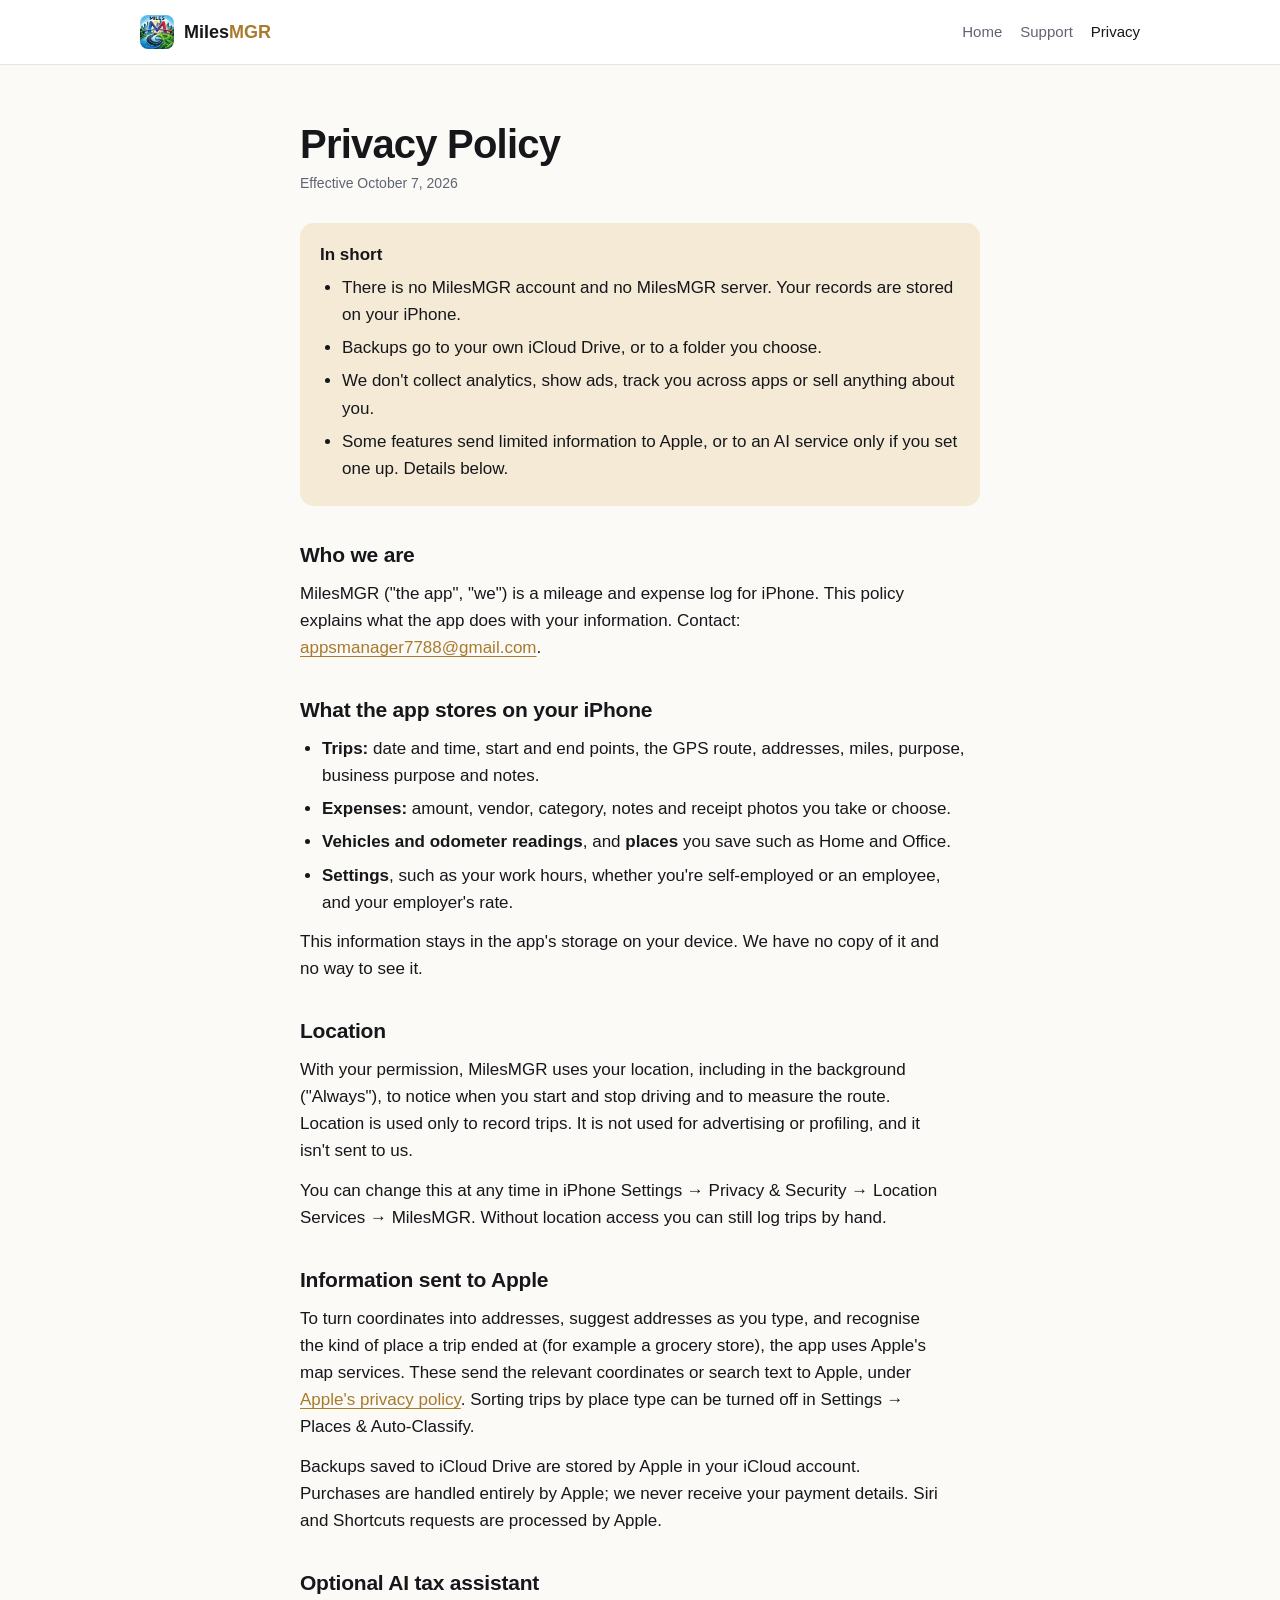
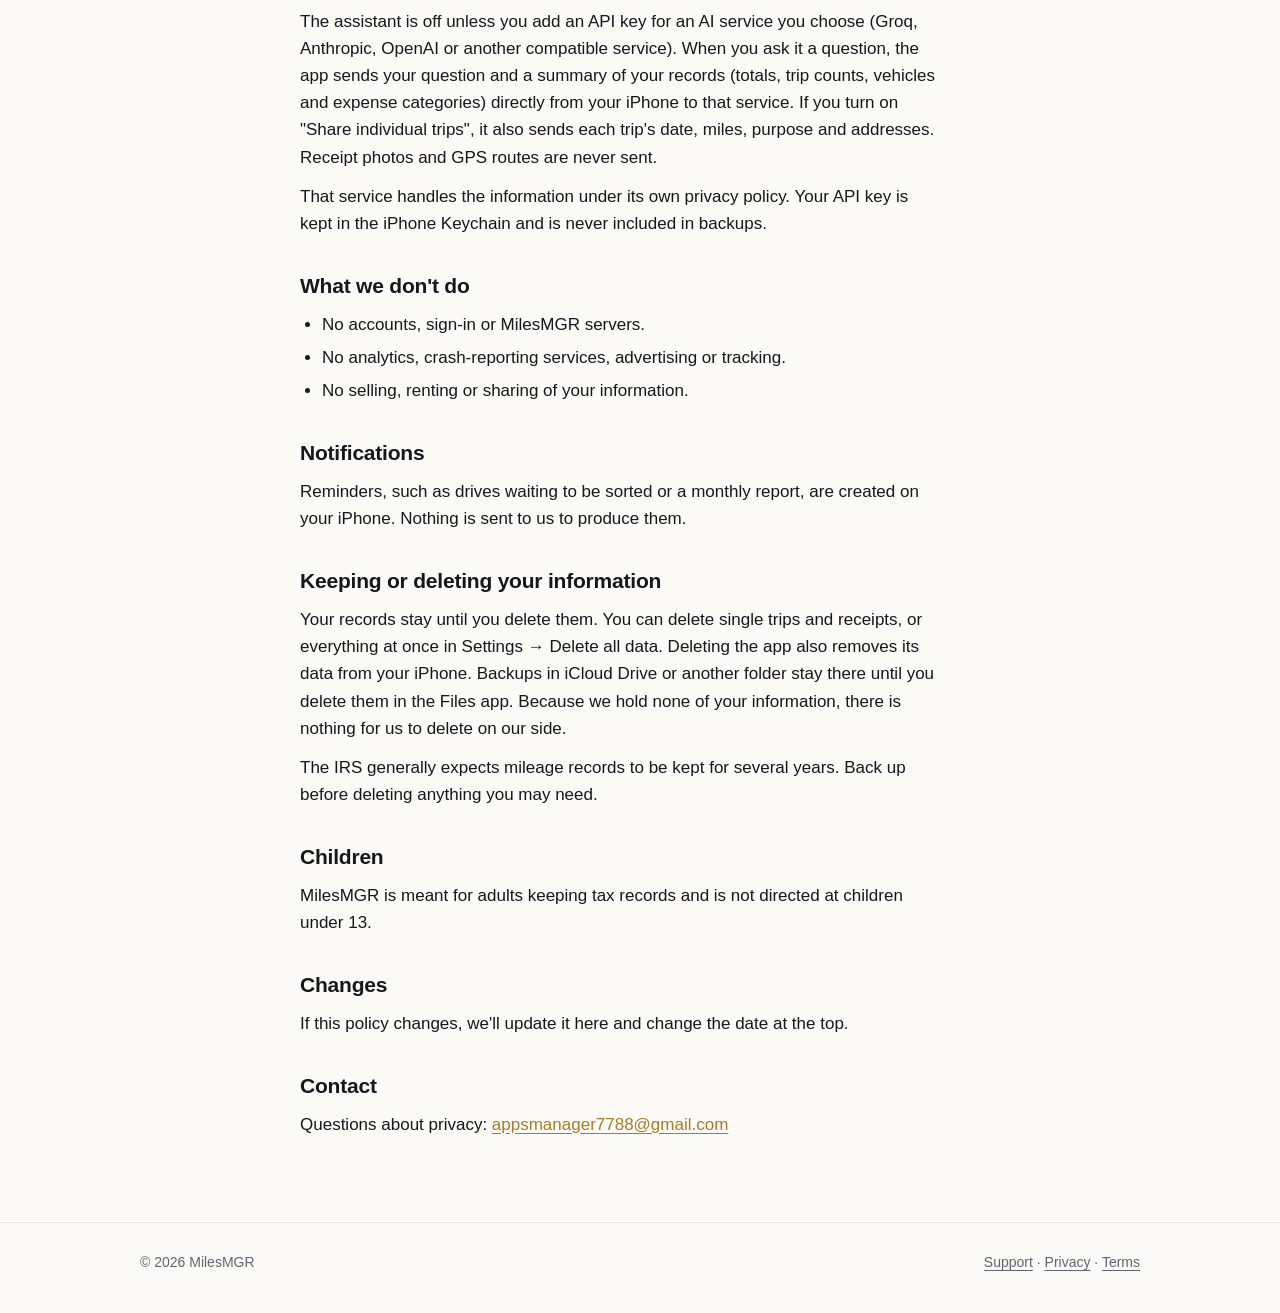
==== privacy.html @ 3731563b "MilesMGR website: home, support, privacy policy and terms Co-Authored-By: Claude Opus 5.5 <noreply@a" ====
<!doctype html>
<html lang="en">
<head>
<meta charset="utf-8">
<meta name="viewport" content="width=device-width, initial-scale=1">
<title>Privacy Policy — MilesMGR</title>
<meta name="description" content="How MilesMGR handles your location, trips and receipts: kept on your iPhone, backed up to your own iCloud Drive, never sold.">
<link rel="icon" href="img/icon.png">
<link rel="stylesheet" href="style.css">
</head>
<body>
<header class="site-head">
  <div class="wrap">
    <a class="brand" href="./"><img src="img/icon.png" alt=""><span>Miles<b>MGR</b></span></a>
    <nav class="nav">
      <a href="./" class="hide-sm">Home</a>
      <a href="support.html">Support</a>
      <a href="privacy.html" aria-current="page">Privacy</a>
    </nav>
  </div>
</header>

<main class="wrap narrow doc">
  <h1>Privacy Policy</h1>
  <p class="updated">Effective October 7, 2026</p>

  <div class="summary">
    <strong>In short</strong>
    <ul>
      <li>There is no MilesMGR account and no MilesMGR server. Your records are stored on your iPhone.</li>
      <li>Backups go to your own iCloud Drive, or to a folder you choose.</li>
      <li>We don't collect analytics, show ads, track you across apps or sell anything about you.</li>
      <li>Some features send limited information to Apple, or to an AI service only if you set one up. Details below.</li>
    </ul>
  </div>

  <h2>Who we are</h2>
  <p>MilesMGR ("the app", "we") is a mileage and expense log for iPhone. This policy explains what the app does with your information. Contact: <a href="mailto:appsmanager7788@gmail.com">appsmanager7788@gmail.com</a>.</p>

  <h2>What the app stores on your iPhone</h2>
  <ul>
    <li><strong>Trips:</strong> date and time, start and end points, the GPS route, addresses, miles, purpose, business purpose and notes.</li>
    <li><strong>Expenses:</strong> amount, vendor, category, notes and receipt photos you take or choose.</li>
    <li><strong>Vehicles and odometer readings</strong>, and <strong>places</strong> you save such as Home and Office.</li>
    <li><strong>Settings</strong>, such as your work hours, whether you're self-employed or an employee, and your employer's rate.</li>
  </ul>
  <p>This information stays in the app's storage on your device. We have no copy of it and no way to see it.</p>

  <h2>Location</h2>
  <p>With your permission, MilesMGR uses your location, including in the background ("Always"), to notice when you start and stop driving and to measure the route. Location is used only to record trips. It is not used for advertising or profiling, and it isn't sent to us.</p>
  <p>You can change this at any time in iPhone Settings → Privacy &amp; Security → Location Services → MilesMGR. Without location access you can still log trips by hand.</p>

  <h2>Information sent to Apple</h2>
  <p>To turn coordinates into addresses, suggest addresses as you type, and recognise the kind of place a trip ended at (for example a grocery store), the app uses Apple's map services. These send the relevant coordinates or search text to Apple, under <a href="https://www.apple.com/legal/privacy/">Apple's privacy policy</a>. Sorting trips by place type can be turned off in Settings → Places &amp; Auto-Classify.</p>
  <p>Backups saved to iCloud Drive are stored by Apple in your iCloud account. Purchases are handled entirely by Apple; we never receive your payment details. Siri and Shortcuts requests are processed by Apple.</p>

  <h2>Optional AI tax assistant</h2>
  <p>The assistant is off unless you add an API key for an AI service you choose (Groq, Anthropic, OpenAI or another compatible service). When you ask it a question, the app sends your question and a summary of your records (totals, trip counts, vehicles and expense categories) directly from your iPhone to that service. If you turn on "Share individual trips", it also sends each trip's date, miles, purpose and addresses. Receipt photos and GPS routes are never sent.</p>
  <p>That service handles the information under its own privacy policy. Your API key is kept in the iPhone Keychain and is never included in backups.</p>

  <h2>What we don't do</h2>
  <ul>
    <li>No accounts, sign-in or MilesMGR servers.</li>
    <li>No analytics, crash-reporting services, advertising or tracking.</li>
    <li>No selling, renting or sharing of your information.</li>
  </ul>

  <h2>Notifications</h2>
  <p>Reminders, such as drives waiting to be sorted or a monthly report, are created on your iPhone. Nothing is sent to us to produce them.</p>

  <h2>Keeping or deleting your information</h2>
  <p>Your records stay until you delete them. You can delete single trips and receipts, or everything at once in Settings → Delete all data. Deleting the app also removes its data from your iPhone. Backups in iCloud Drive or another folder stay there until you delete them in the Files app. Because we hold none of your information, there is nothing for us to delete on our side.</p>
  <p>The IRS generally expects mileage records to be kept for several years. Back up before deleting anything you may need.</p>

  <h2>Children</h2>
  <p>MilesMGR is meant for adults keeping tax records and is not directed at children under 13.</p>

  <h2>Changes</h2>
  <p>If this policy changes, we'll update it here and change the date at the top.</p>

  <h2>Contact</h2>
  <p>Questions about privacy: <a href="mailto:appsmanager7788@gmail.com?subject=MilesMGR%20privacy">appsmanager7788@gmail.com</a></p>
</main>

<footer class="site-foot">
  <div class="wrap">
    <span>© 2026 MilesMGR</span>
    <span><a href="support.html">Support</a> · <a href="privacy.html">Privacy</a> · <a href="terms.html">Terms</a></span>
  </div>
</footer>
</body>
</html>
---- style.css ----
:root {
  --bg: #fbfaf7;
  --surface: #ffffff;
  --text: #16171b;
  --muted: #5f6470;
  --line: #e7e4dc;
  --gold: #a87b2c;
  --gold-soft: #f4ead6;
  --ink: #0d0e12;
  color-scheme: light dark;
}
@media (prefers-color-scheme: dark) {
  :root:not([data-theme="light"]) {
    --bg: #0b0c0f;
    --surface: #16181d;
    --text: #f2f1ee;
    --muted: #a2a5ad;
    --line: #2a2d34;
    --gold: #dcb36a;
    --gold-soft: #2a2418;
  }
}
:root[data-theme="dark"] {
  --bg: #0b0c0f; --surface: #16181d; --text: #f2f1ee; --muted: #a2a5ad;
  --line: #2a2d34; --gold: #dcb36a; --gold-soft: #2a2418;
}

* { box-sizing: border-box; margin: 0; padding: 0; }
html { -webkit-text-size-adjust: 100%; }
body {
  font: 17px/1.6 -apple-system, BlinkMacSystemFont, "SF Pro Text", "Segoe UI", Roboto, sans-serif;
  background: var(--bg);
  color: var(--text);
}
a { color: var(--gold); text-underline-offset: 3px; }
img { max-width: 100%; display: block; }

.wrap { max-width: 1040px; margin: 0 auto; padding: 0 20px; }
.narrow { max-width: 720px; }

/* Header */
.site-head { border-bottom: 1px solid var(--line); background: var(--surface); }
.site-head .wrap { display: flex; align-items: center; justify-content: space-between; gap: 16px; height: 64px; }
.brand { flex-shrink: 0; display: flex; align-items: center; gap: 10px; color: var(--text); text-decoration: none; font-weight: 700; font-size: 18px; }
.brand img { width: 34px; height: 34px; border-radius: 8px; }
.brand b { color: var(--gold); }
.nav { display: flex; gap: 18px; font-size: 15px; }
.nav a { color: var(--muted); text-decoration: none; }
.nav a:hover, .nav a[aria-current] { color: var(--text); }

/* Hero */
.hero > * { min-width: 0; }
.hero { padding-top: 64px; padding-bottom: 40px; display: grid; grid-template-columns: 1.1fr 0.9fr; gap: 40px; align-items: center; }
.eyebrow { color: var(--gold); font-weight: 600; font-size: 14px; letter-spacing: .06em; text-transform: uppercase; }
h1 { font-size: clamp(34px, 6vw, 54px); line-height: 1.08; letter-spacing: -0.02em; margin: 10px 0 18px; text-wrap: balance; }
.lede { font-size: 19px; color: var(--muted); max-width: 34em; }
.cta { display: flex; flex-wrap: wrap; gap: 12px; margin-top: 28px; align-items: center; }
.btn { display: inline-block; padding: 13px 22px; border-radius: 12px; font-weight: 600; text-decoration: none; }
.btn-primary { background: var(--ink); color: #fff; }
@media (prefers-color-scheme: dark) { :root:not([data-theme="light"]) .btn-primary { background: var(--gold); color: #111; } }
.btn-ghost { color: var(--text); border: 1px solid var(--line); }
.small { font-size: 14px; color: var(--muted); }
.phone { border-radius: 34px; border: 8px solid #1b1c20; box-shadow: 0 30px 60px -20px rgba(0,0,0,.35); width: 100%; max-width: 300px; height: auto; margin: 0 auto; }

/* Sections */
section { padding: 48px 0; }
h2 { font-size: clamp(26px, 4vw, 34px); letter-spacing: -0.01em; margin-bottom: 10px; text-wrap: balance; }
.sub { color: var(--muted); max-width: 40em; margin-bottom: 28px; }
.grid { display: grid; grid-template-columns: repeat(3, 1fr); gap: 16px; }
.card { background: var(--surface); border: 1px solid var(--line); border-radius: 16px; padding: 20px; }
.card h3 { font-size: 17px; margin-bottom: 6px; }
.card p { color: var(--muted); font-size: 15px; }
.icon { width: 36px; height: 36px; border-radius: 10px; background: var(--gold-soft); color: var(--gold); display: grid; place-items: center; font-size: 18px; margin-bottom: 12px; }

.shots { display: grid; grid-template-columns: repeat(4, 1fr); gap: 16px; }
.shots figure { text-align: center; }
.shots img { border-radius: 22px; border: 5px solid #1b1c20; }
.shots figcaption { font-size: 14px; color: var(--muted); margin-top: 8px; }

.compare { width: 100%; border-collapse: collapse; background: var(--surface); border: 1px solid var(--line); border-radius: 16px; overflow: hidden; font-size: 15px; }
.compare th, .compare td { padding: 12px 16px; text-align: left; border-bottom: 1px solid var(--line); }
.compare tr:last-child td { border-bottom: 0; }
.compare th { font-size: 13px; text-transform: uppercase; letter-spacing: .05em; color: var(--muted); }
.yes { color: var(--gold); font-weight: 700; }
.table-scroll { overflow-x: auto; }

.band { background: var(--surface); border-top: 1px solid var(--line); border-bottom: 1px solid var(--line); }

/* Documents (privacy, terms, support) */
.doc { padding-top: 48px; padding-bottom: 72px; }
.doc h1 { font-size: clamp(30px, 5vw, 40px); margin-bottom: 6px; }
.doc .updated { color: var(--muted); font-size: 14px; margin-bottom: 28px; }
.doc h2 { font-size: 21px; margin: 32px 0 8px; }
.doc p, .doc li { max-width: 68ch; }
.doc p { margin-bottom: 12px; }
.doc ul { padding-left: 22px; margin-bottom: 12px; }
.doc li { margin-bottom: 6px; }
.summary { background: var(--gold-soft); border-radius: 14px; padding: 18px 20px; margin-bottom: 8px; }
.summary ul { margin: 6px 0 0; }
.faq details { background: var(--surface); border: 1px solid var(--line); border-radius: 12px; padding: 14px 18px; margin-bottom: 10px; }
.faq summary { cursor: pointer; font-weight: 600; }
.faq details p { margin: 10px 0 2px; color: var(--muted); }
.contact { background: var(--surface); border: 1px solid var(--line); border-radius: 16px; padding: 22px; margin: 8px 0 28px; }
.contact a.btn { margin-top: 12px; }

/* Footer */
.site-foot { border-top: 1px solid var(--line); padding: 28px 0 40px; color: var(--muted); font-size: 14px; }
.site-foot .wrap { display: flex; flex-wrap: wrap; justify-content: space-between; gap: 12px; }
.site-foot a { color: var(--muted); }

@media (max-width: 820px) {
  .hero { grid-template-columns: 1fr; padding-top: 40px; }
  .grid { grid-template-columns: 1fr; }
  .shots { grid-template-columns: repeat(2, 1fr); }
  .nav { gap: 14px; font-size: 14px; }
}
@media (max-width: 420px) {
  .nav a.hide-sm { display: none; }
  .brand { font-size: 17px; }
  .brand img { width: 30px; height: 30px; }
}
@media (max-width: 340px) {
  .wrap { padding: 0 14px; }
  .nav { gap: 10px; }
}
body { overflow-wrap: break-word; }
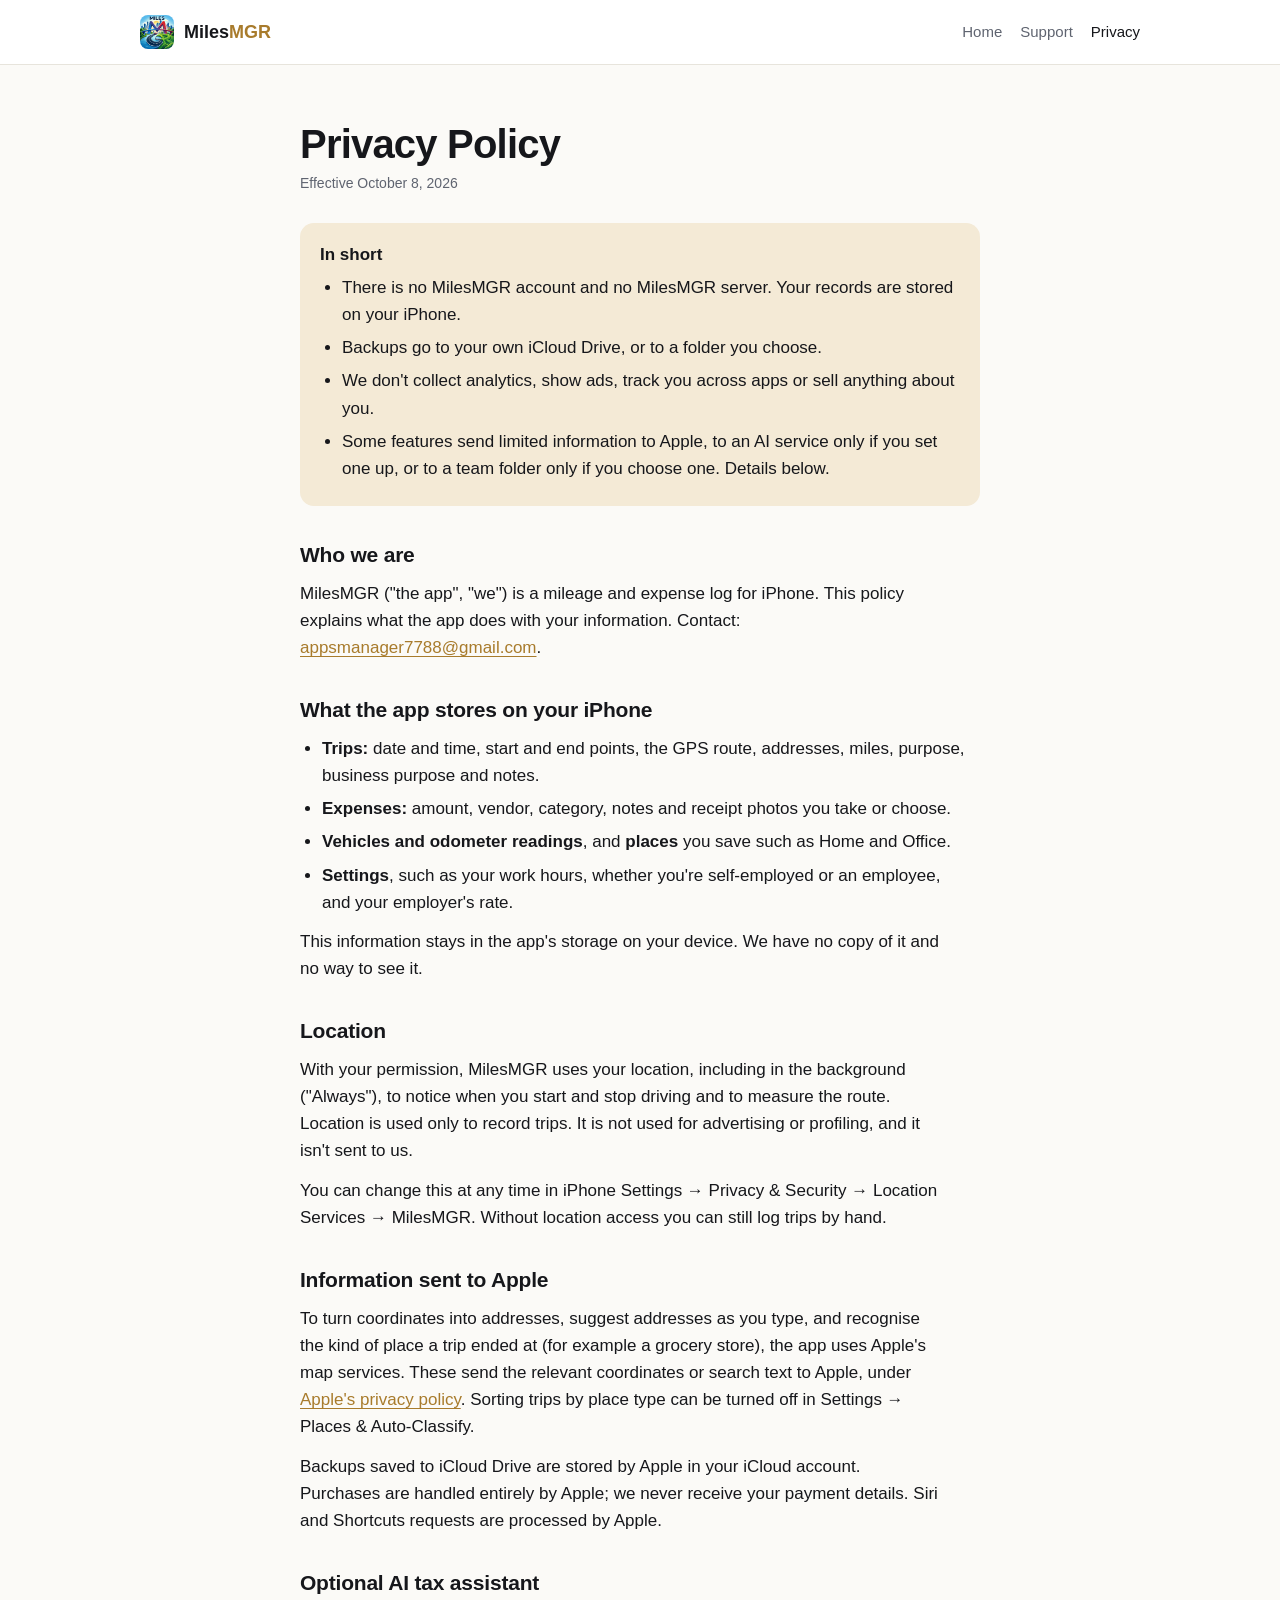
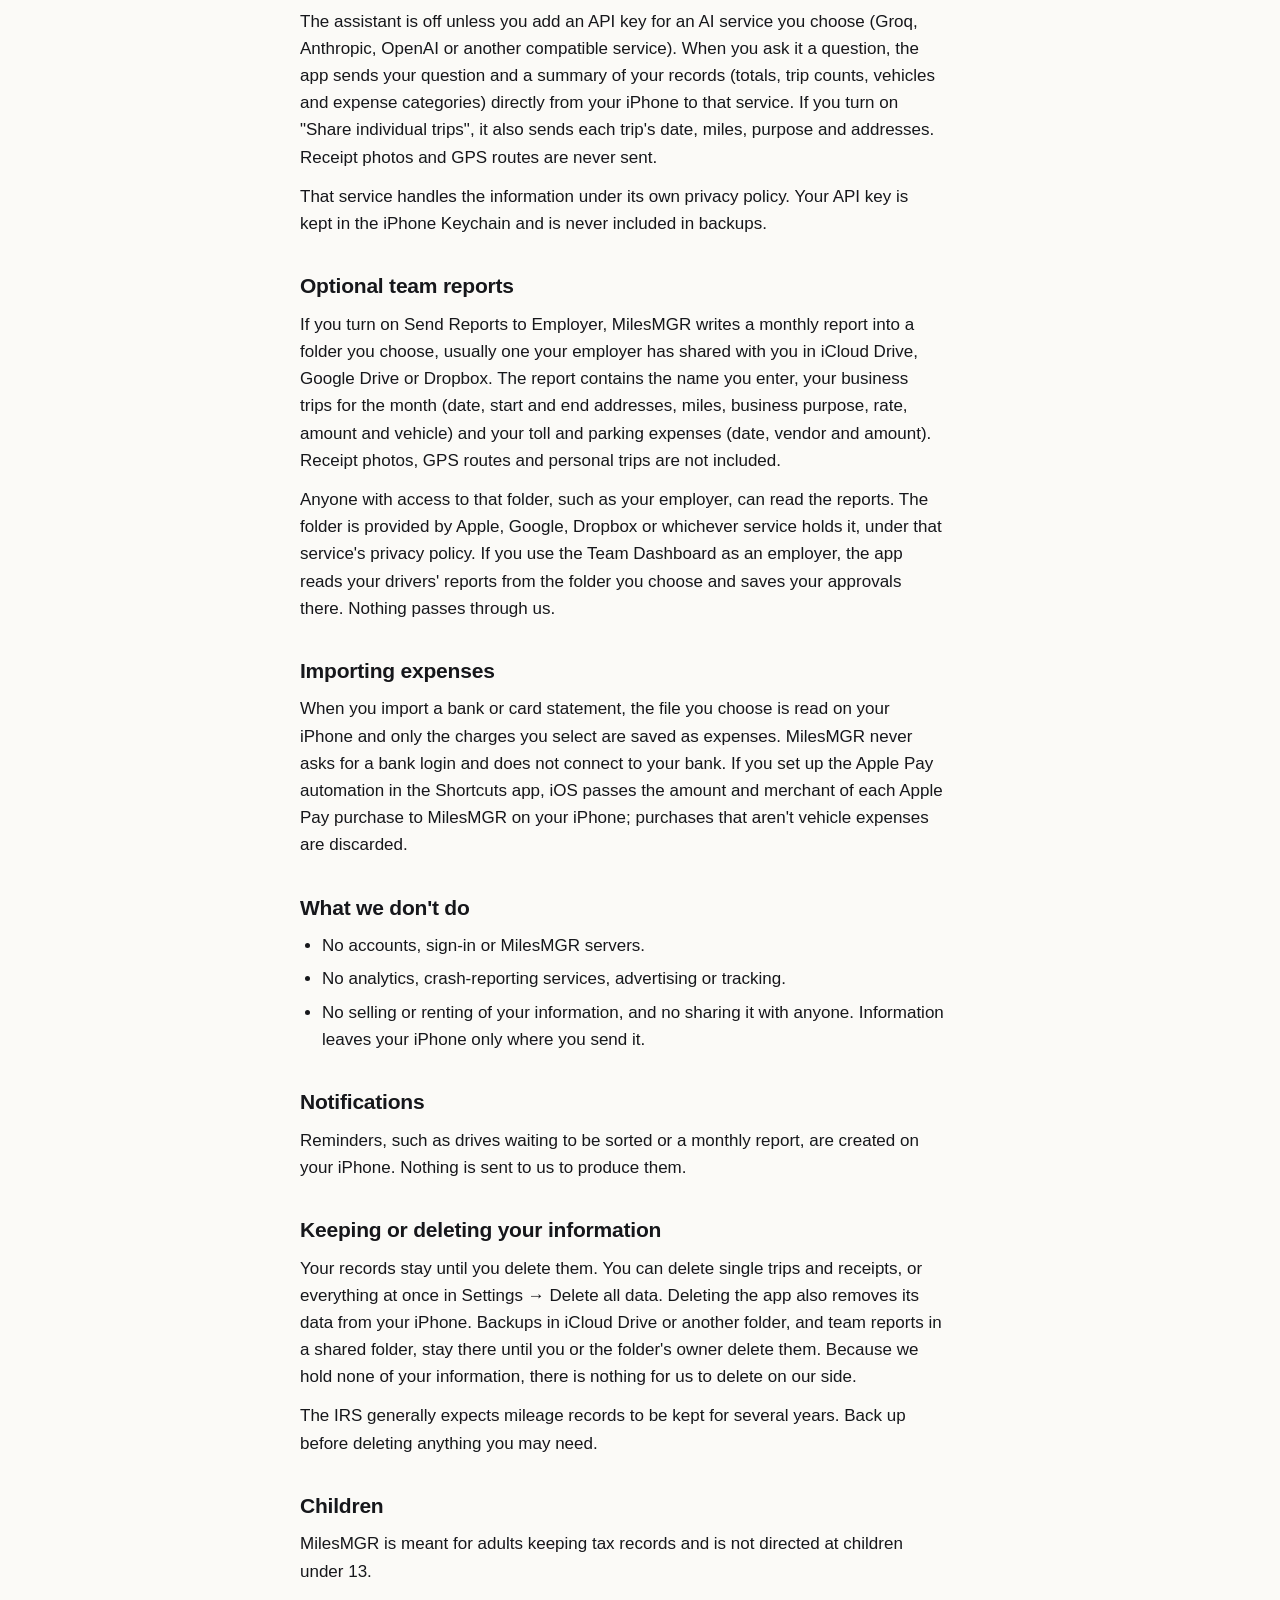
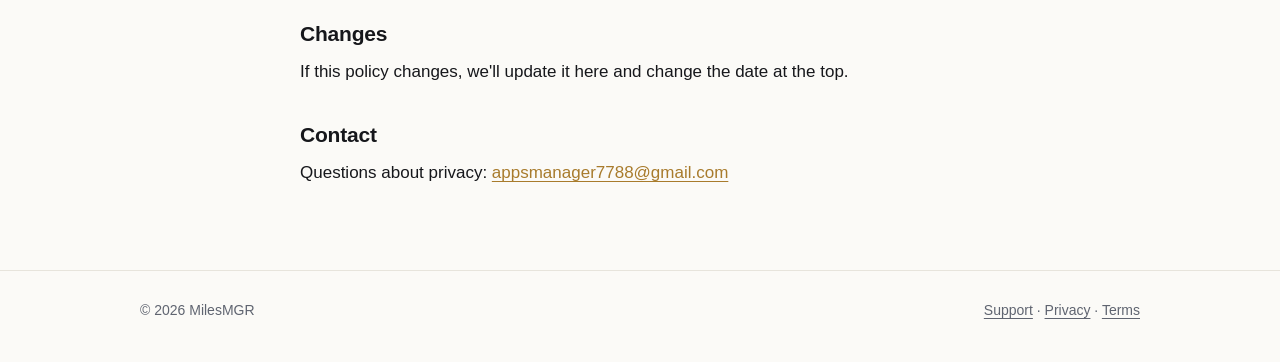
==== commit d0ce9b11: "Privacy policy: team reports and expense import Co-Authored-By: Claude Opus 5.5 <noreply@anthropic.c" ====
--- a/privacy.html
+++ b/privacy.html
@@ -22,7 +22,7 @@
 
 <main class="wrap narrow doc">
   <h1>Privacy Policy</h1>
-  <p class="updated">Effective October 7, 2026</p>
+  <p class="updated">Effective October 8, 2026</p>
 
   <div class="summary">
     <strong>In short</strong>
@@ -30,7 +30,7 @@
       <li>There is no MilesMGR account and no MilesMGR server. Your records are stored on your iPhone.</li>
       <li>Backups go to your own iCloud Drive, or to a folder you choose.</li>
       <li>We don't collect analytics, show ads, track you across apps or sell anything about you.</li>
-      <li>Some features send limited information to Apple, or to an AI service only if you set one up. Details below.</li>
+      <li>Some features send limited information to Apple, to an AI service only if you set one up, or to a team folder only if you choose one. Details below.</li>
     </ul>
   </div>
 
@@ -58,18 +58,25 @@
   <p>The assistant is off unless you add an API key for an AI service you choose (Groq, Anthropic, OpenAI or another compatible service). When you ask it a question, the app sends your question and a summary of your records (totals, trip counts, vehicles and expense categories) directly from your iPhone to that service. If you turn on "Share individual trips", it also sends each trip's date, miles, purpose and addresses. Receipt photos and GPS routes are never sent.</p>
   <p>That service handles the information under its own privacy policy. Your API key is kept in the iPhone Keychain and is never included in backups.</p>
 
+  <h2>Optional team reports</h2>
+  <p>If you turn on Send Reports to Employer, MilesMGR writes a monthly report into a folder you choose, usually one your employer has shared with you in iCloud Drive, Google Drive or Dropbox. The report contains the name you enter, your business trips for the month (date, start and end addresses, miles, business purpose, rate, amount and vehicle) and your toll and parking expenses (date, vendor and amount). Receipt photos, GPS routes and personal trips are not included.</p>
+  <p>Anyone with access to that folder, such as your employer, can read the reports. The folder is provided by Apple, Google, Dropbox or whichever service holds it, under that service's privacy policy. If you use the Team Dashboard as an employer, the app reads your drivers' reports from the folder you choose and saves your approvals there. Nothing passes through us.</p>
+
+  <h2>Importing expenses</h2>
+  <p>When you import a bank or card statement, the file you choose is read on your iPhone and only the charges you select are saved as expenses. MilesMGR never asks for a bank login and does not connect to your bank. If you set up the Apple Pay automation in the Shortcuts app, iOS passes the amount and merchant of each Apple Pay purchase to MilesMGR on your iPhone; purchases that aren't vehicle expenses are discarded.</p>
+
   <h2>What we don't do</h2>
   <ul>
     <li>No accounts, sign-in or MilesMGR servers.</li>
     <li>No analytics, crash-reporting services, advertising or tracking.</li>
-    <li>No selling, renting or sharing of your information.</li>
+    <li>No selling or renting of your information, and no sharing it with anyone. Information leaves your iPhone only where you send it.</li>
   </ul>
 
   <h2>Notifications</h2>
   <p>Reminders, such as drives waiting to be sorted or a monthly report, are created on your iPhone. Nothing is sent to us to produce them.</p>
 
   <h2>Keeping or deleting your information</h2>
-  <p>Your records stay until you delete them. You can delete single trips and receipts, or everything at once in Settings → Delete all data. Deleting the app also removes its data from your iPhone. Backups in iCloud Drive or another folder stay there until you delete them in the Files app. Because we hold none of your information, there is nothing for us to delete on our side.</p>
+  <p>Your records stay until you delete them. You can delete single trips and receipts, or everything at once in Settings → Delete all data. Deleting the app also removes its data from your iPhone. Backups in iCloud Drive or another folder, and team reports in a shared folder, stay there until you or the folder's owner delete them. Because we hold none of your information, there is nothing for us to delete on our side.</p>
   <p>The IRS generally expects mileage records to be kept for several years. Back up before deleting anything you may need.</p>
 
   <h2>Children</h2>
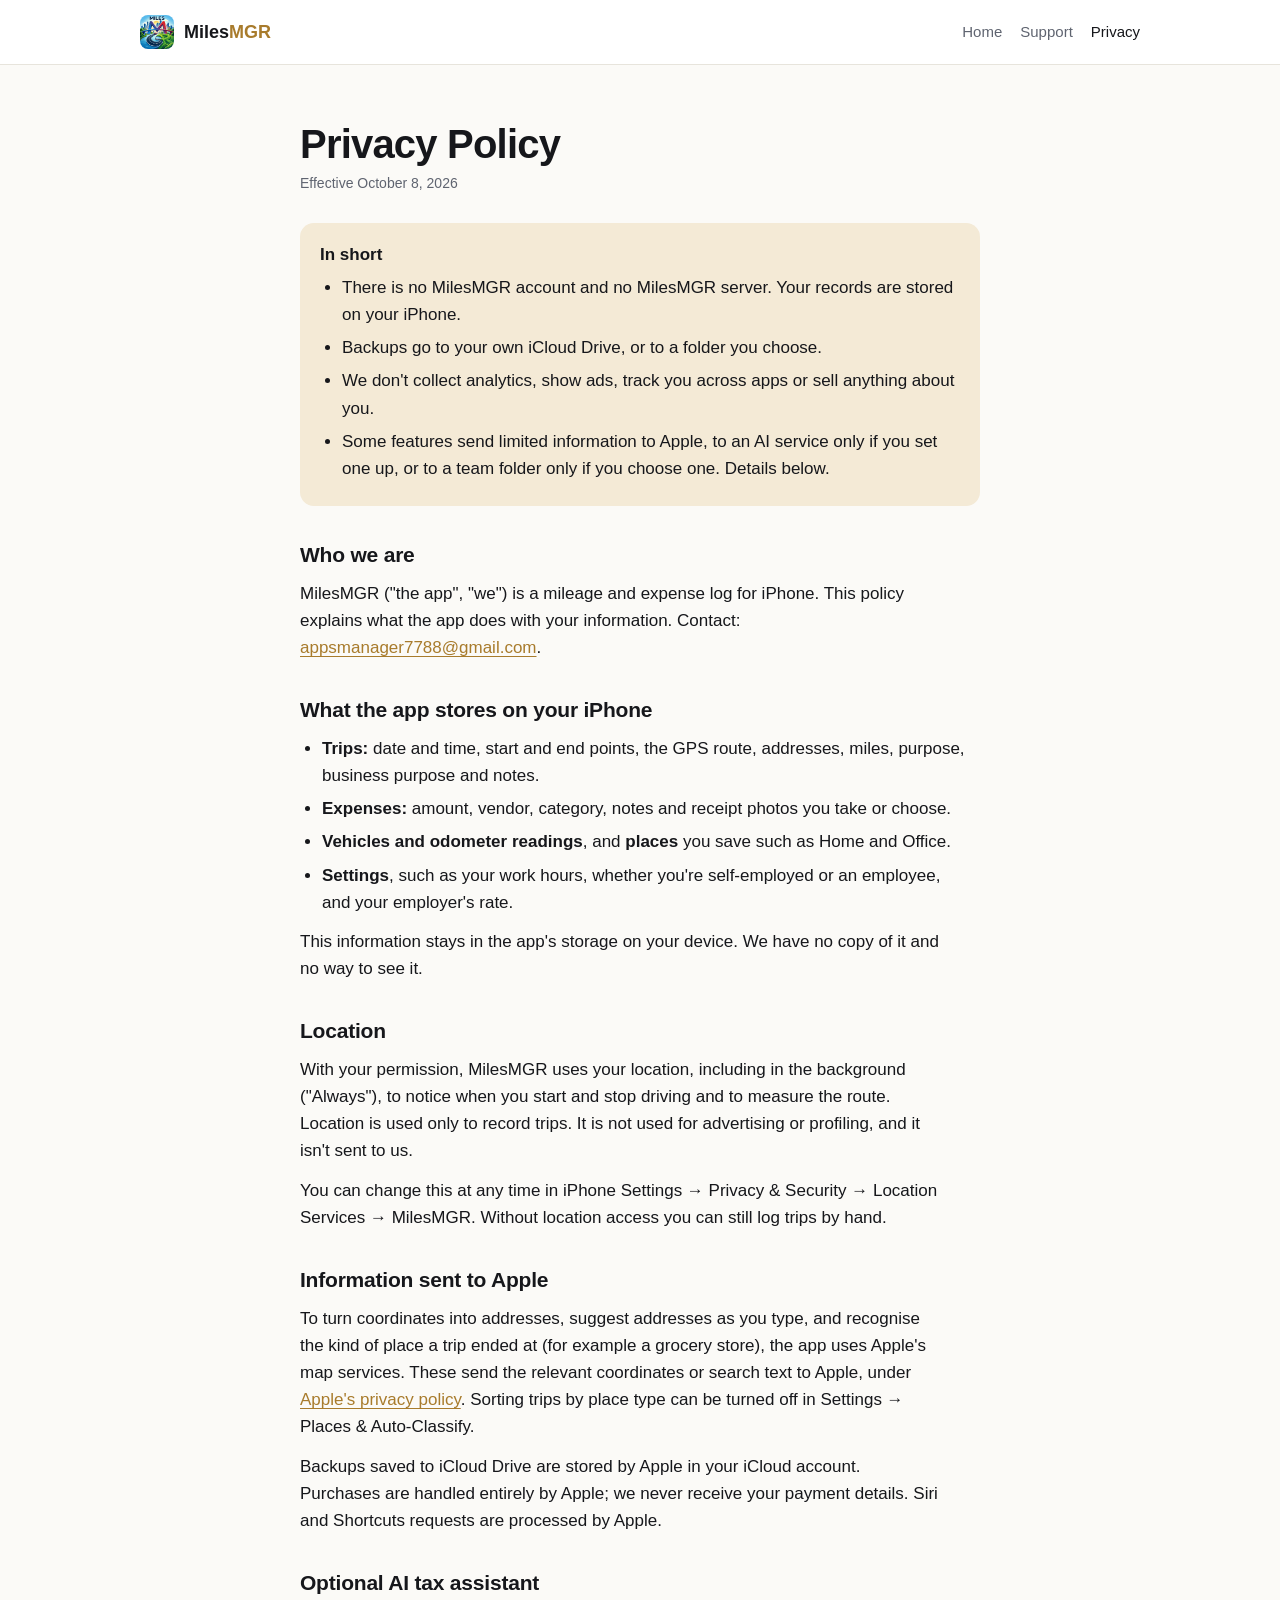
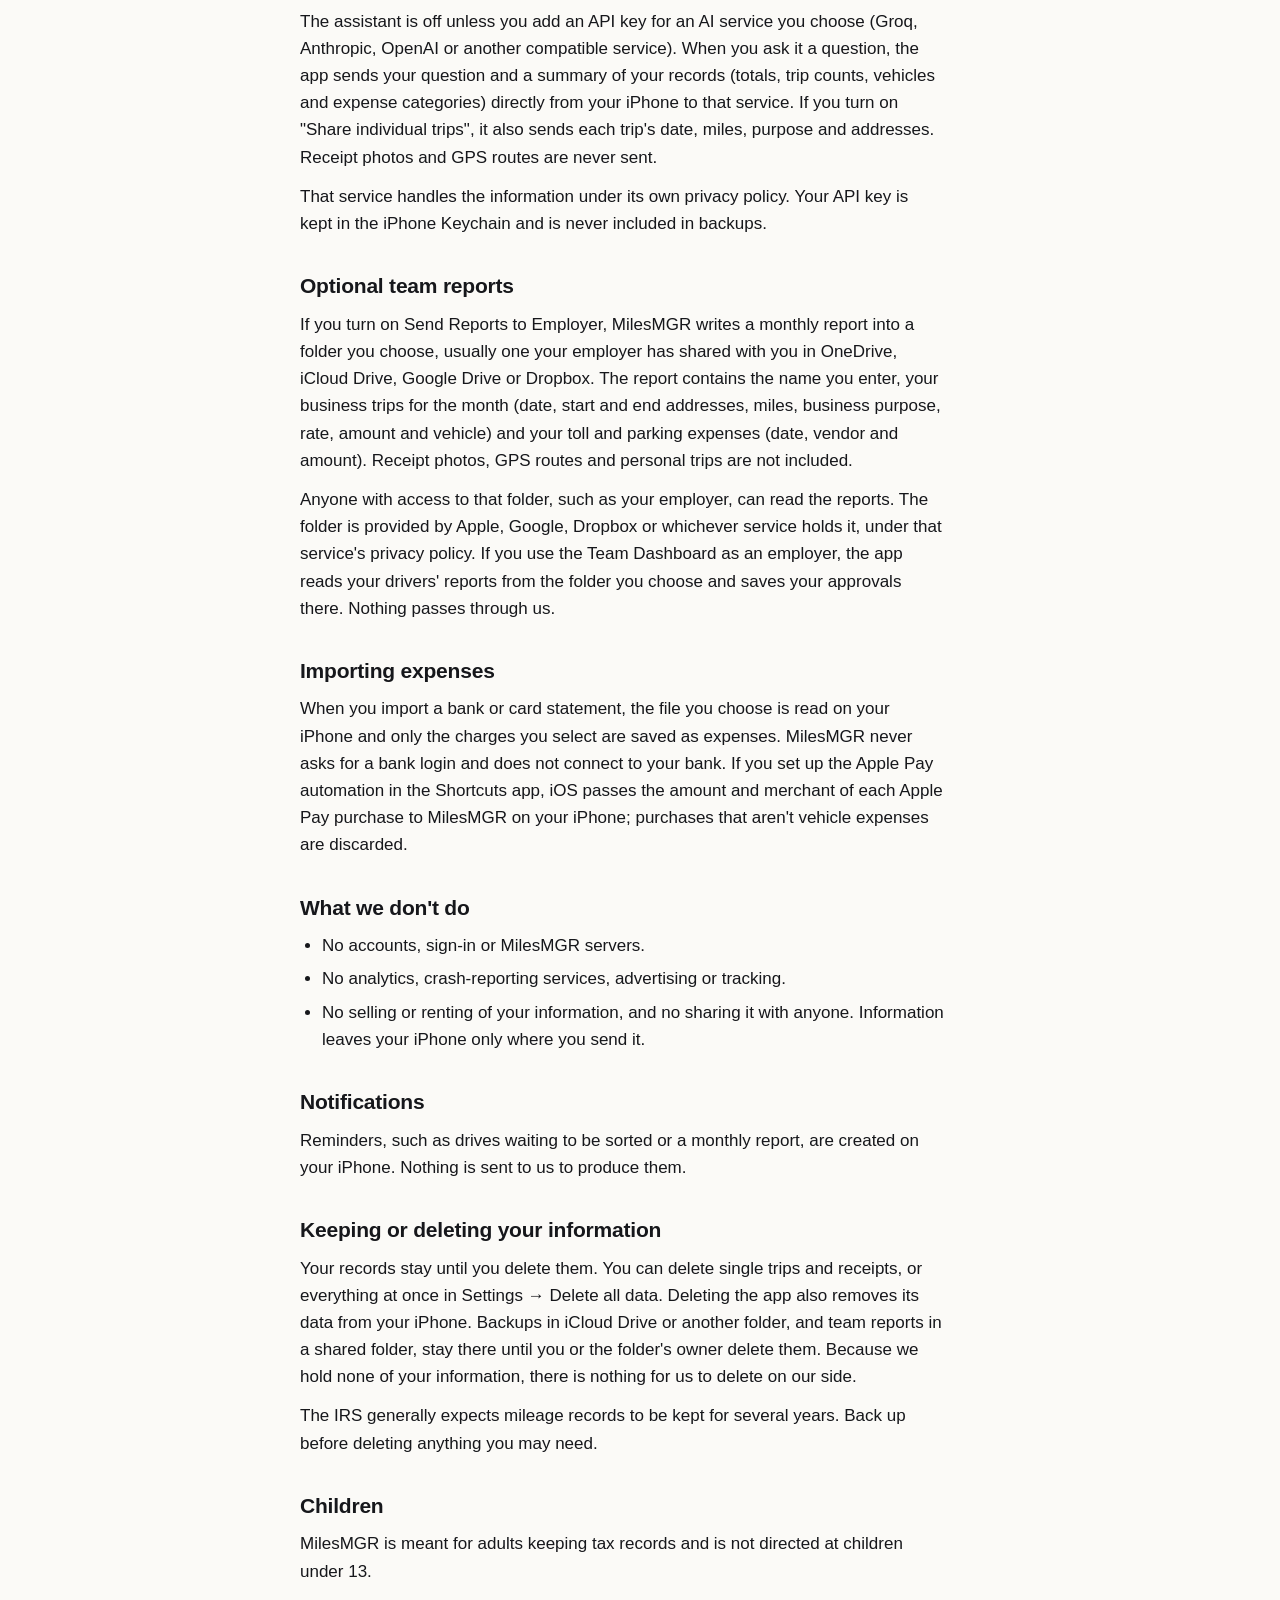
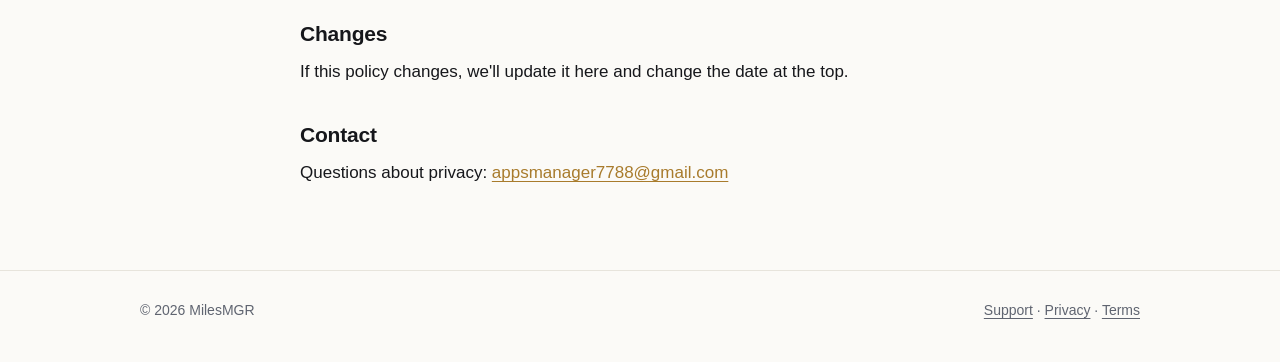
==== commit a3e95af5: "Name OneDrive for team reports, with the Add to OneDrive step Co-Authored-By: Claude Opus 5.5 <norep" ====
--- a/privacy.html
+++ b/privacy.html
@@ -59,7 +59,7 @@
   <p>That service handles the information under its own privacy policy. Your API key is kept in the iPhone Keychain and is never included in backups.</p>
 
   <h2>Optional team reports</h2>
-  <p>If you turn on Send Reports to Employer, MilesMGR writes a monthly report into a folder you choose, usually one your employer has shared with you in iCloud Drive, Google Drive or Dropbox. The report contains the name you enter, your business trips for the month (date, start and end addresses, miles, business purpose, rate, amount and vehicle) and your toll and parking expenses (date, vendor and amount). Receipt photos, GPS routes and personal trips are not included.</p>
+  <p>If you turn on Send Reports to Employer, MilesMGR writes a monthly report into a folder you choose, usually one your employer has shared with you in OneDrive, iCloud Drive, Google Drive or Dropbox. The report contains the name you enter, your business trips for the month (date, start and end addresses, miles, business purpose, rate, amount and vehicle) and your toll and parking expenses (date, vendor and amount). Receipt photos, GPS routes and personal trips are not included.</p>
   <p>Anyone with access to that folder, such as your employer, can read the reports. The folder is provided by Apple, Google, Dropbox or whichever service holds it, under that service's privacy policy. If you use the Team Dashboard as an employer, the app reads your drivers' reports from the folder you choose and saves your approvals there. Nothing passes through us.</p>
 
   <h2>Importing expenses</h2>
--- a/style.css
+++ b/style.css
@@ -72,7 +72,7 @@
 .card p { color: var(--muted); font-size: 15px; }
 .icon { width: 36px; height: 36px; border-radius: 10px; background: var(--gold-soft); color: var(--gold); display: grid; place-items: center; font-size: 18px; margin-bottom: 12px; }
 
-.shots { display: grid; grid-template-columns: repeat(4, 1fr); gap: 16px; }
+.shots { display: grid; grid-template-columns: repeat(3, 1fr); gap: 16px; max-width: 900px; margin: 0 auto; }
 .shots figure { text-align: center; }
 .shots img { border-radius: 22px; border: 5px solid #1b1c20; }
 .shots figcaption { font-size: 14px; color: var(--muted); margin-top: 8px; }
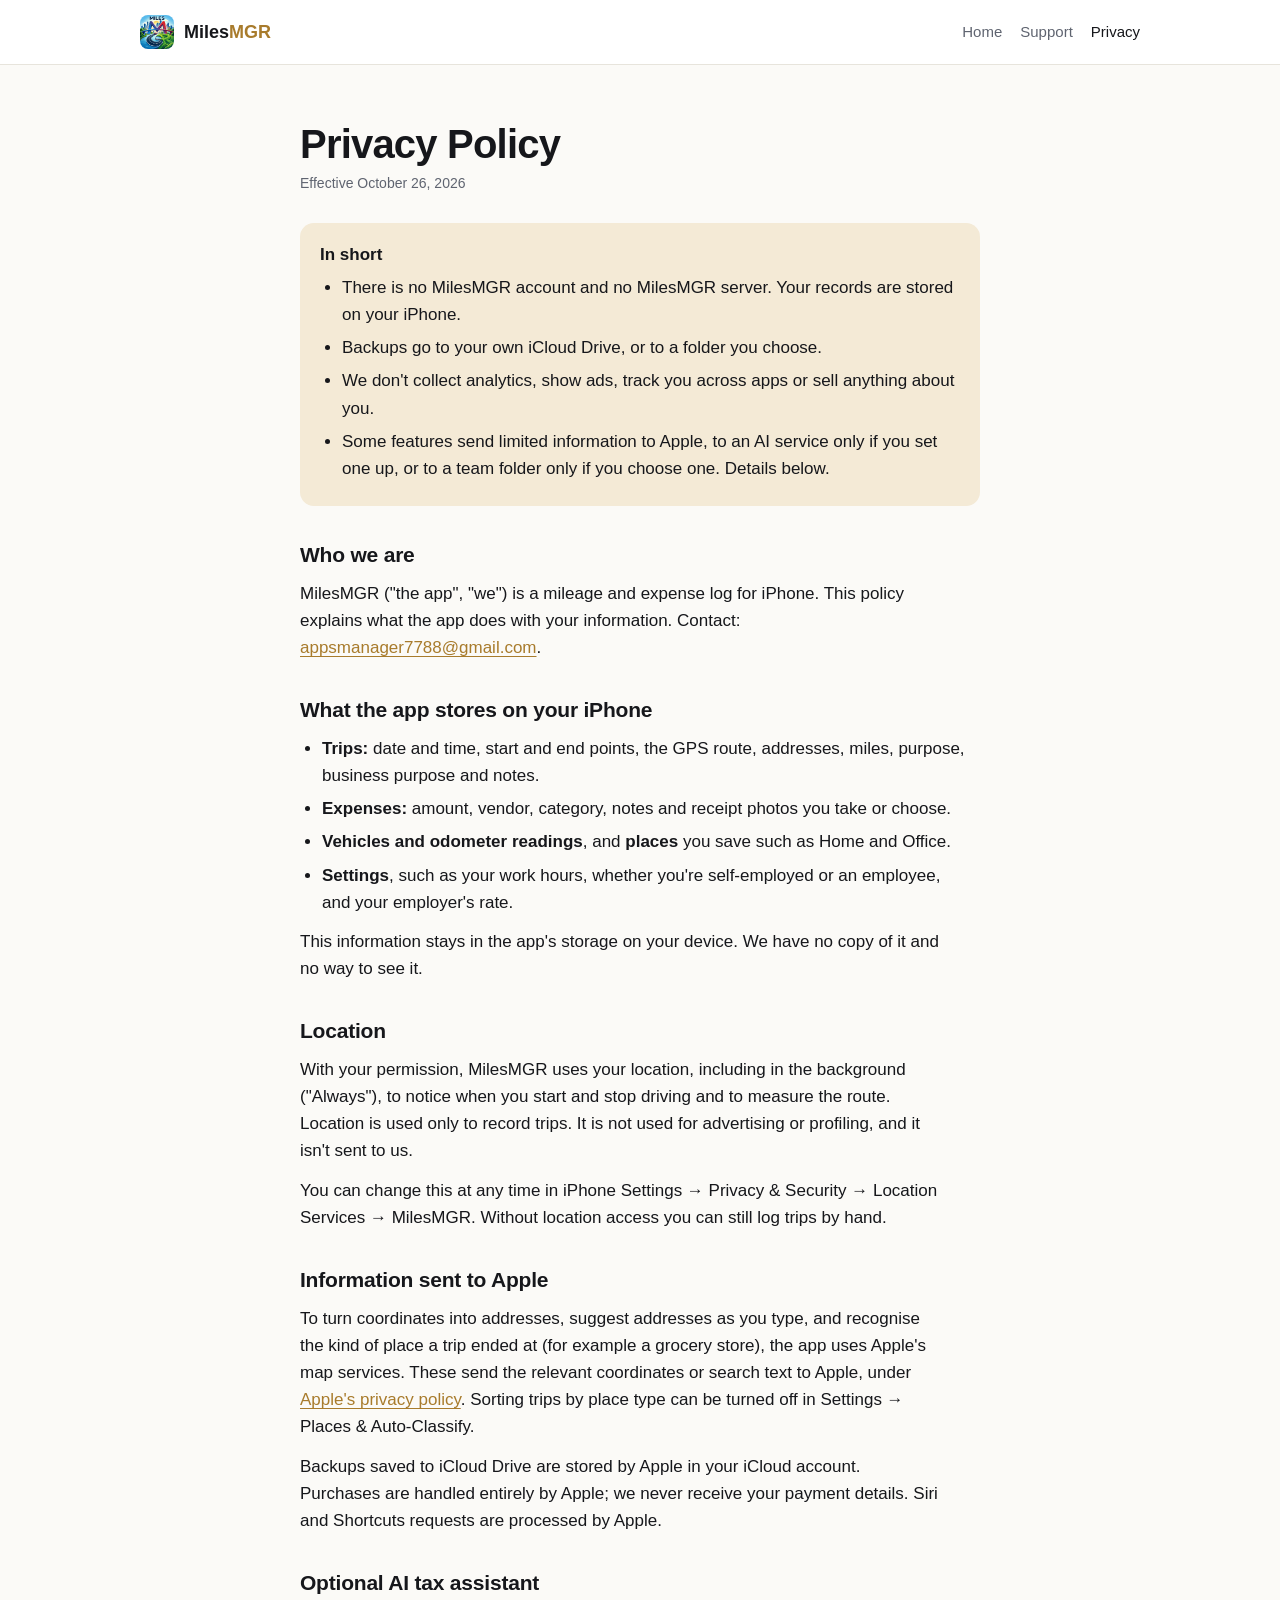
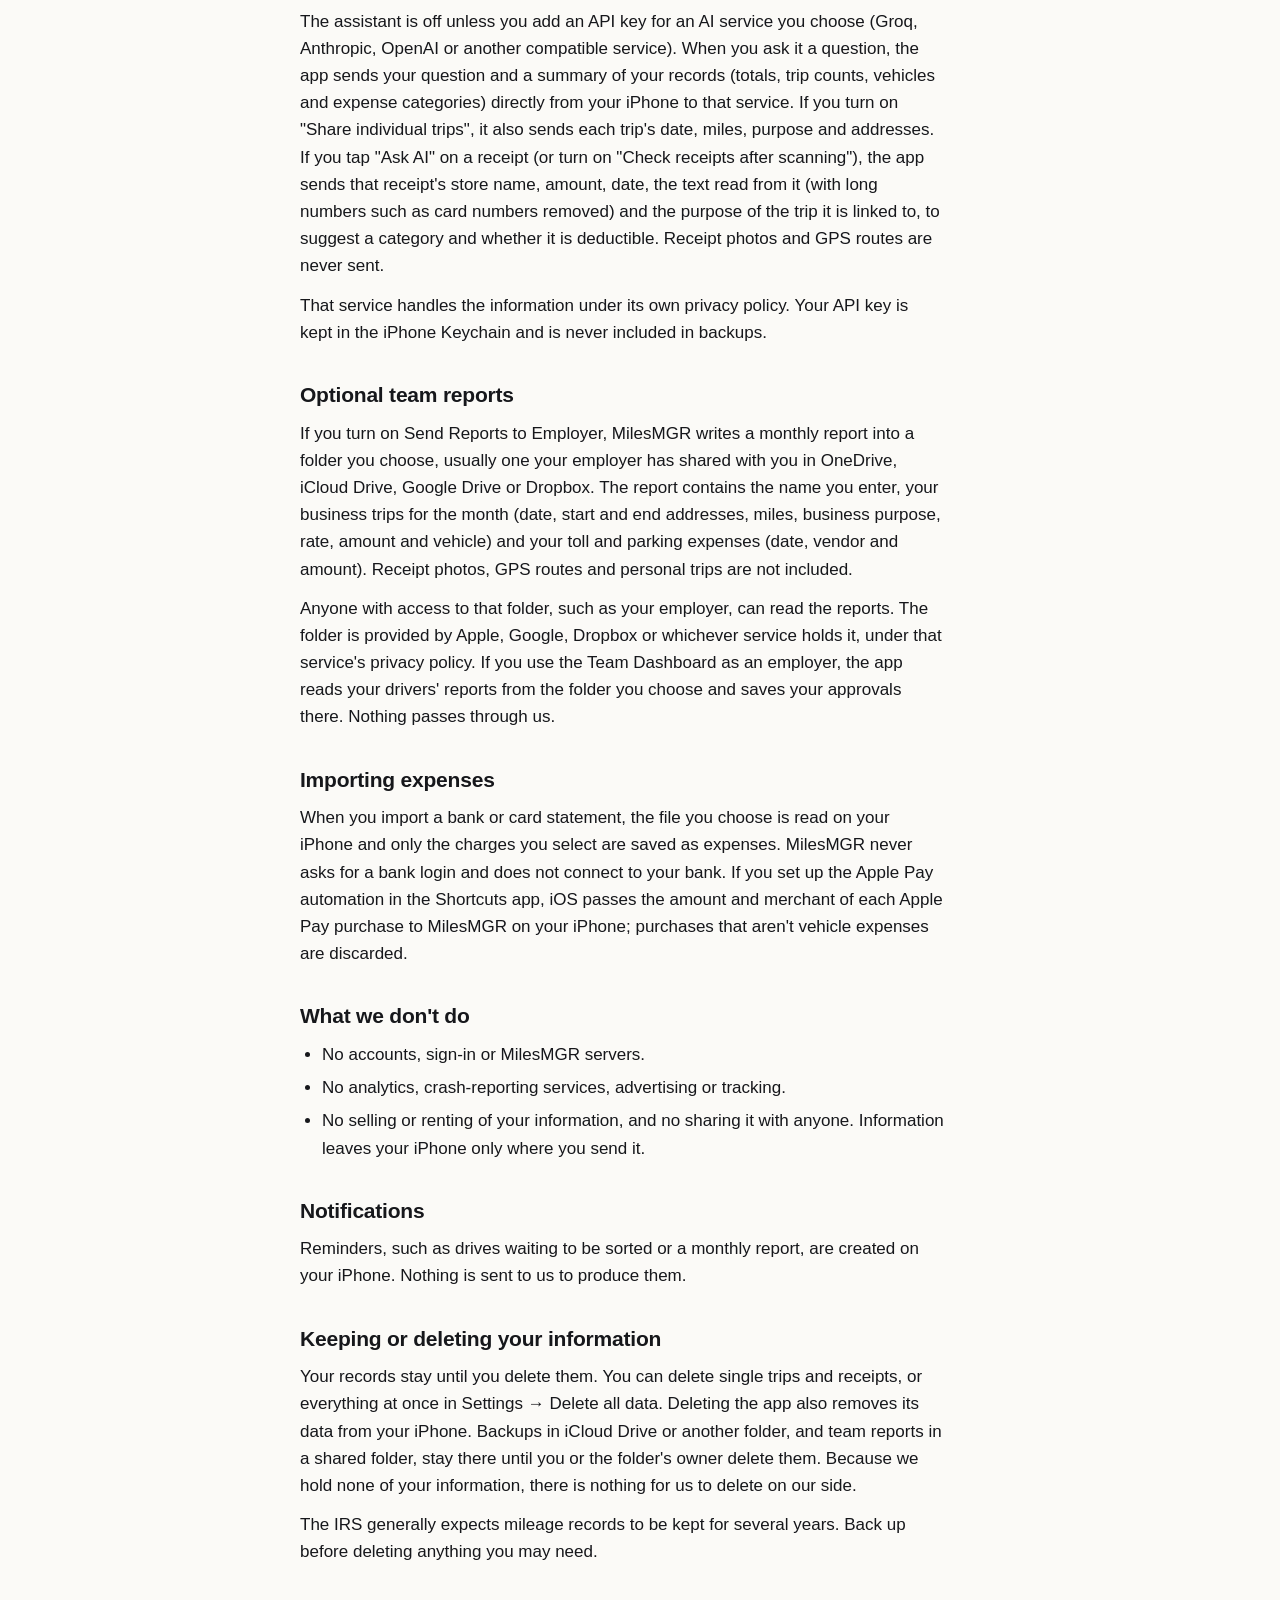
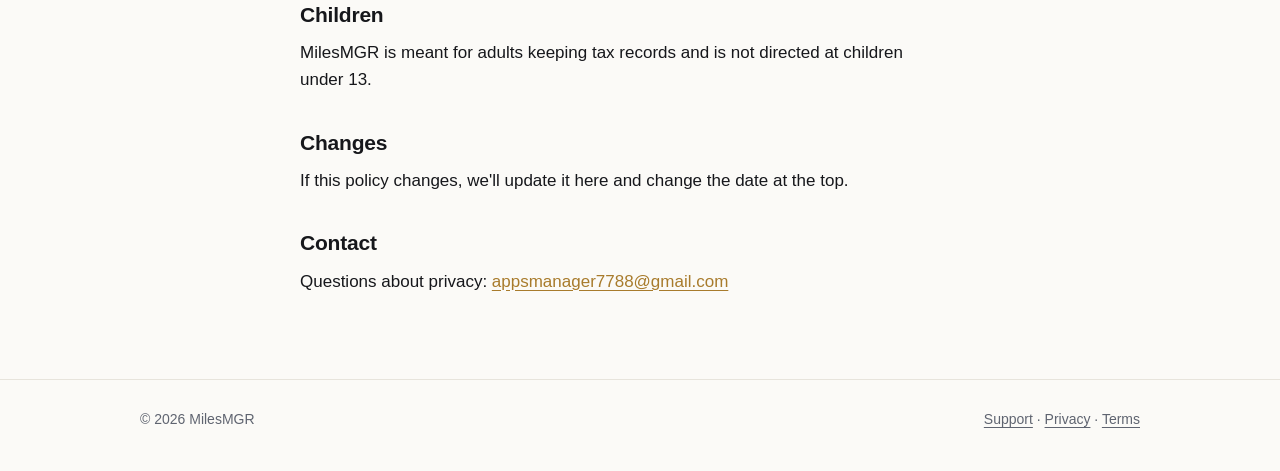
==== commit f395a422: "Privacy policy: describe the optional AI receipt check Co-Authored-By: Claude Sonnet 5.5 <noreply@an" ====
--- a/privacy.html
+++ b/privacy.html
@@ -22,7 +22,7 @@
 
 <main class="wrap narrow doc">
   <h1>Privacy Policy</h1>
-  <p class="updated">Effective October 8, 2026</p>
+  <p class="updated">Effective October 26, 2026</p>
 
   <div class="summary">
     <strong>In short</strong>
@@ -55,7 +55,7 @@
   <p>Backups saved to iCloud Drive are stored by Apple in your iCloud account. Purchases are handled entirely by Apple; we never receive your payment details. Siri and Shortcuts requests are processed by Apple.</p>
 
   <h2>Optional AI tax assistant</h2>
-  <p>The assistant is off unless you add an API key for an AI service you choose (Groq, Anthropic, OpenAI or another compatible service). When you ask it a question, the app sends your question and a summary of your records (totals, trip counts, vehicles and expense categories) directly from your iPhone to that service. If you turn on "Share individual trips", it also sends each trip's date, miles, purpose and addresses. Receipt photos and GPS routes are never sent.</p>
+  <p>The assistant is off unless you add an API key for an AI service you choose (Groq, Anthropic, OpenAI or another compatible service). When you ask it a question, the app sends your question and a summary of your records (totals, trip counts, vehicles and expense categories) directly from your iPhone to that service. If you turn on "Share individual trips", it also sends each trip's date, miles, purpose and addresses. If you tap "Ask AI" on a receipt (or turn on "Check receipts after scanning"), the app sends that receipt's store name, amount, date, the text read from it (with long numbers such as card numbers removed) and the purpose of the trip it is linked to, to suggest a category and whether it is deductible. Receipt photos and GPS routes are never sent.</p>
   <p>That service handles the information under its own privacy policy. Your API key is kept in the iPhone Keychain and is never included in backups.</p>
 
   <h2>Optional team reports</h2>
--- a/style.css
+++ b/style.css
@@ -93,7 +93,8 @@
 .doc h2 { font-size: 21px; margin: 32px 0 8px; }
 .doc p, .doc li { max-width: 68ch; }
 .doc p { margin-bottom: 12px; }
-.doc ul { padding-left: 22px; margin-bottom: 12px; }
+.doc ul, .doc ol { padding-left: 22px; margin-bottom: 12px; }
+.doc h3 { font-size: 17px; margin: 18px 0 6px; }
 .doc li { margin-bottom: 6px; }
 .summary { background: var(--gold-soft); border-radius: 14px; padding: 18px 20px; margin-bottom: 8px; }
 .summary ul { margin: 6px 0 0; }
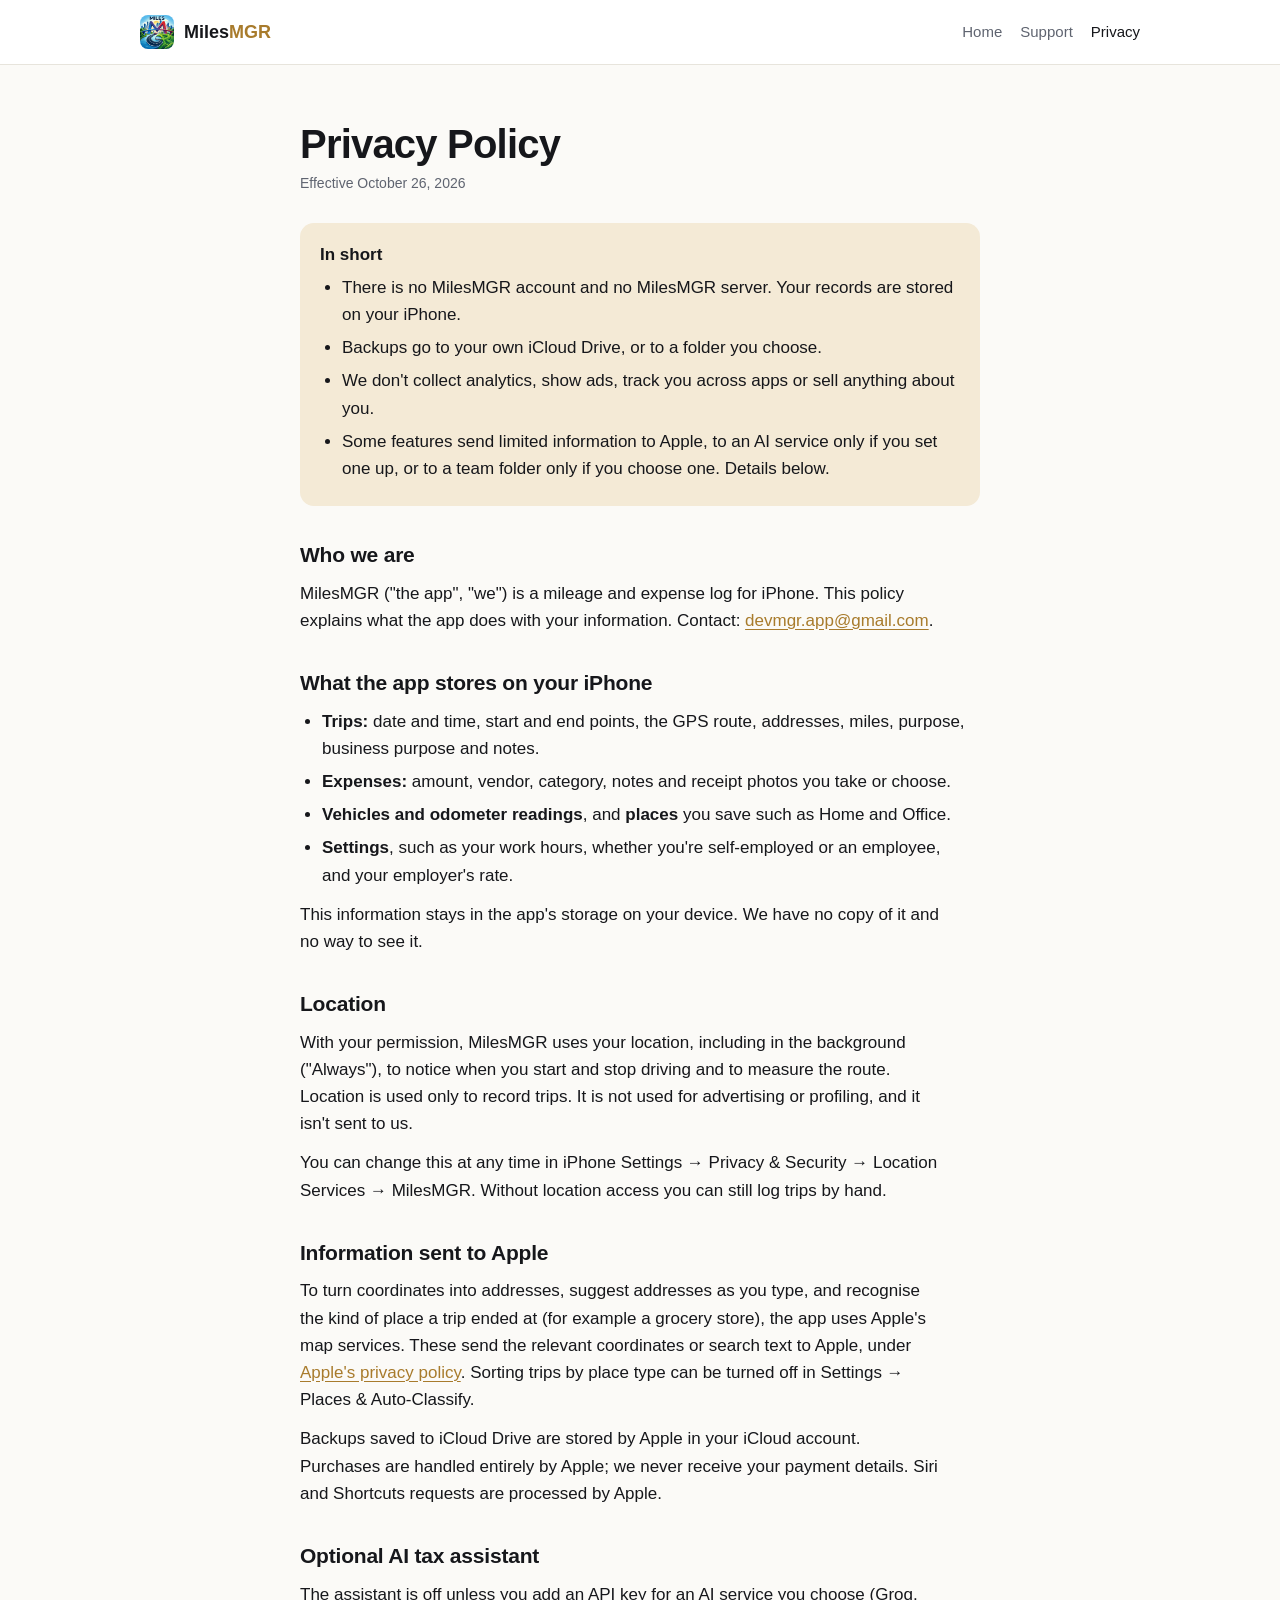
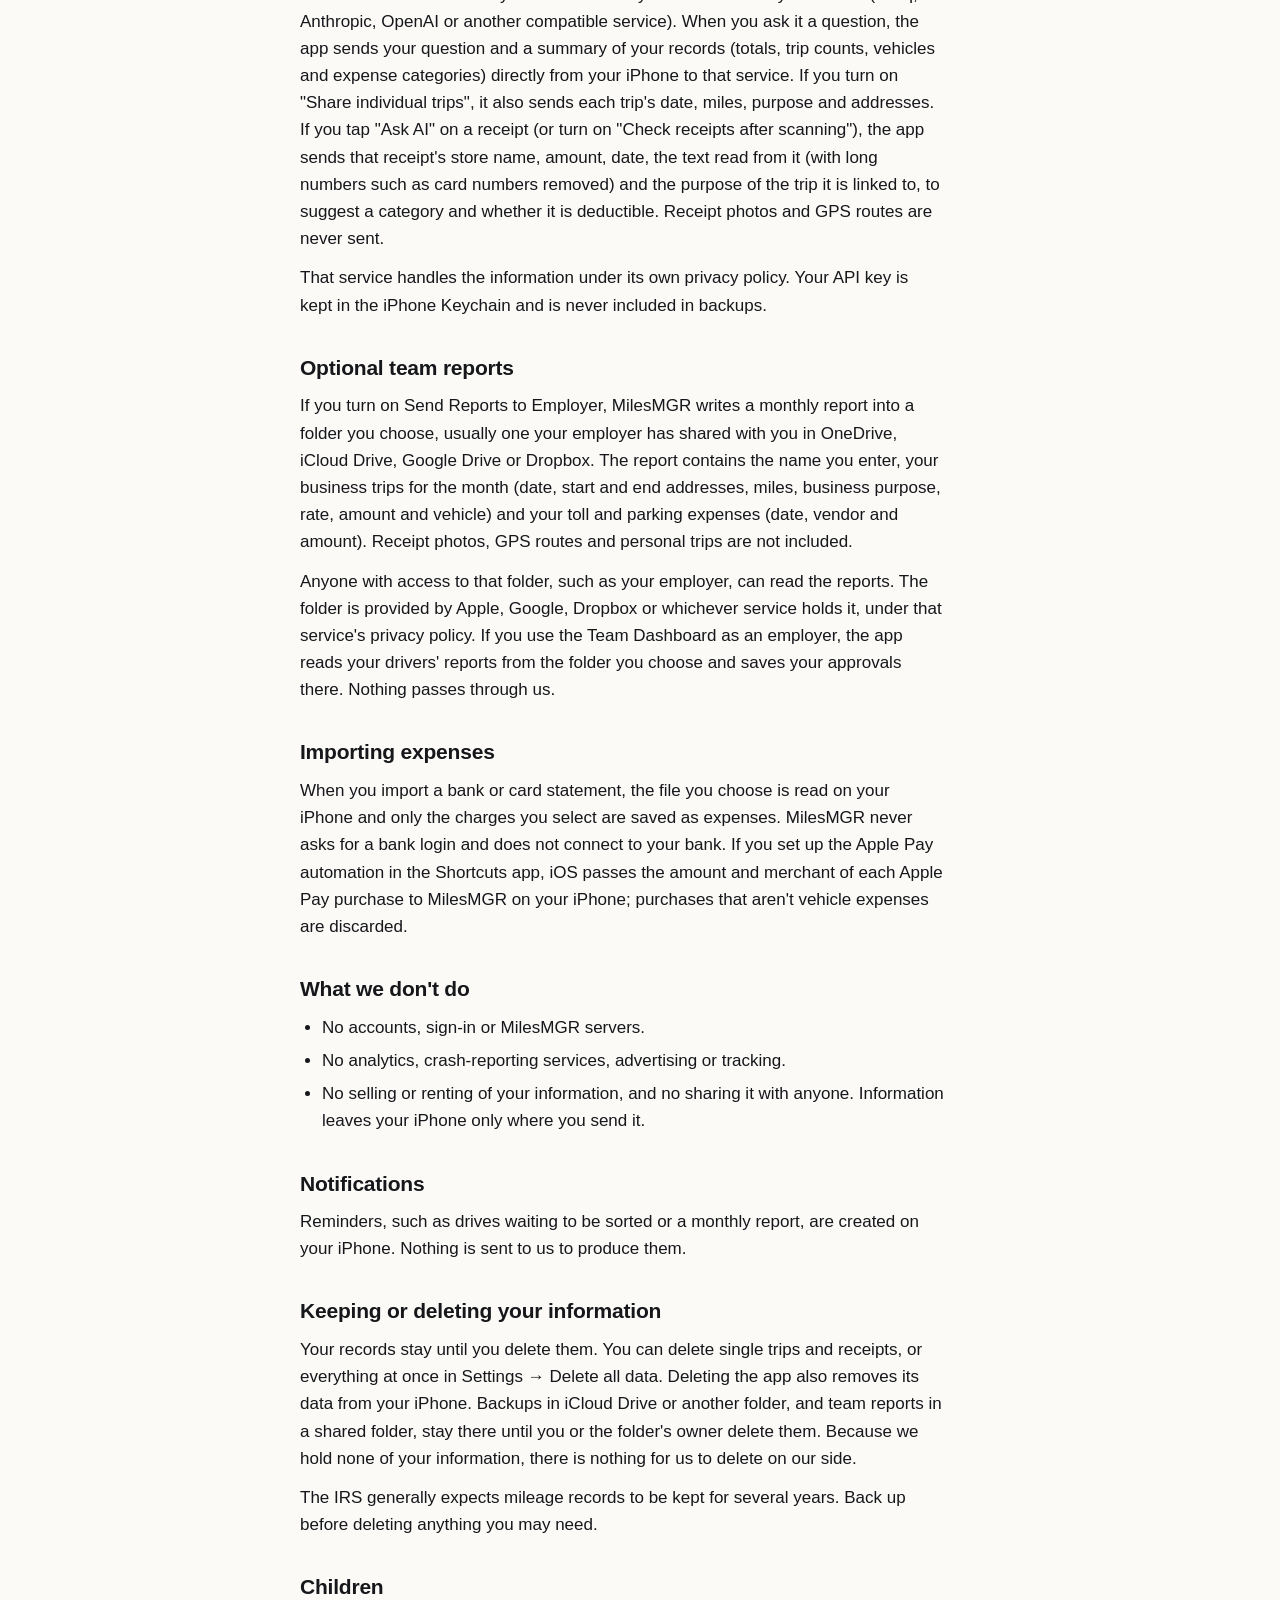
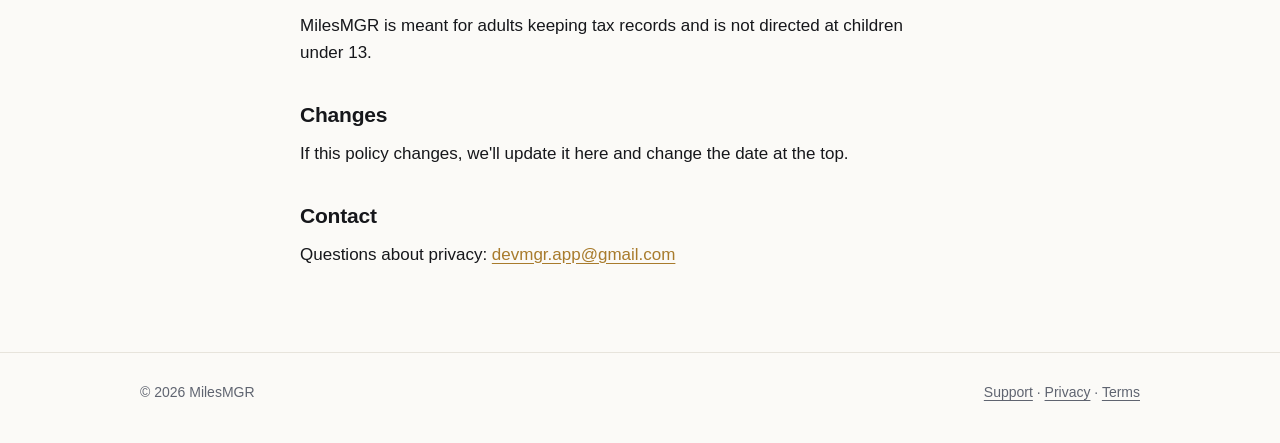
==== commit 35489605: "Use devmgr.app@gmail.com as the support and privacy contact Co-Authored-By: Claude Sonnet 5.5 <norep" ====
--- a/privacy.html
+++ b/privacy.html
@@ -35,7 +35,7 @@
   </div>
 
   <h2>Who we are</h2>
-  <p>MilesMGR ("the app", "we") is a mileage and expense log for iPhone. This policy explains what the app does with your information. Contact: <a href="mailto:appsmanager7788@gmail.com">appsmanager7788@gmail.com</a>.</p>
+  <p>MilesMGR ("the app", "we") is a mileage and expense log for iPhone. This policy explains what the app does with your information. Contact: <a href="mailto:devmgr.app@gmail.com">devmgr.app@gmail.com</a>.</p>
 
   <h2>What the app stores on your iPhone</h2>
   <ul>
@@ -86,7 +86,7 @@
   <p>If this policy changes, we'll update it here and change the date at the top.</p>
 
   <h2>Contact</h2>
-  <p>Questions about privacy: <a href="mailto:appsmanager7788@gmail.com?subject=MilesMGR%20privacy">appsmanager7788@gmail.com</a></p>
+  <p>Questions about privacy: <a href="mailto:devmgr.app@gmail.com?subject=MilesMGR%20privacy">devmgr.app@gmail.com</a></p>
 </main>
 
 <footer class="site-foot">
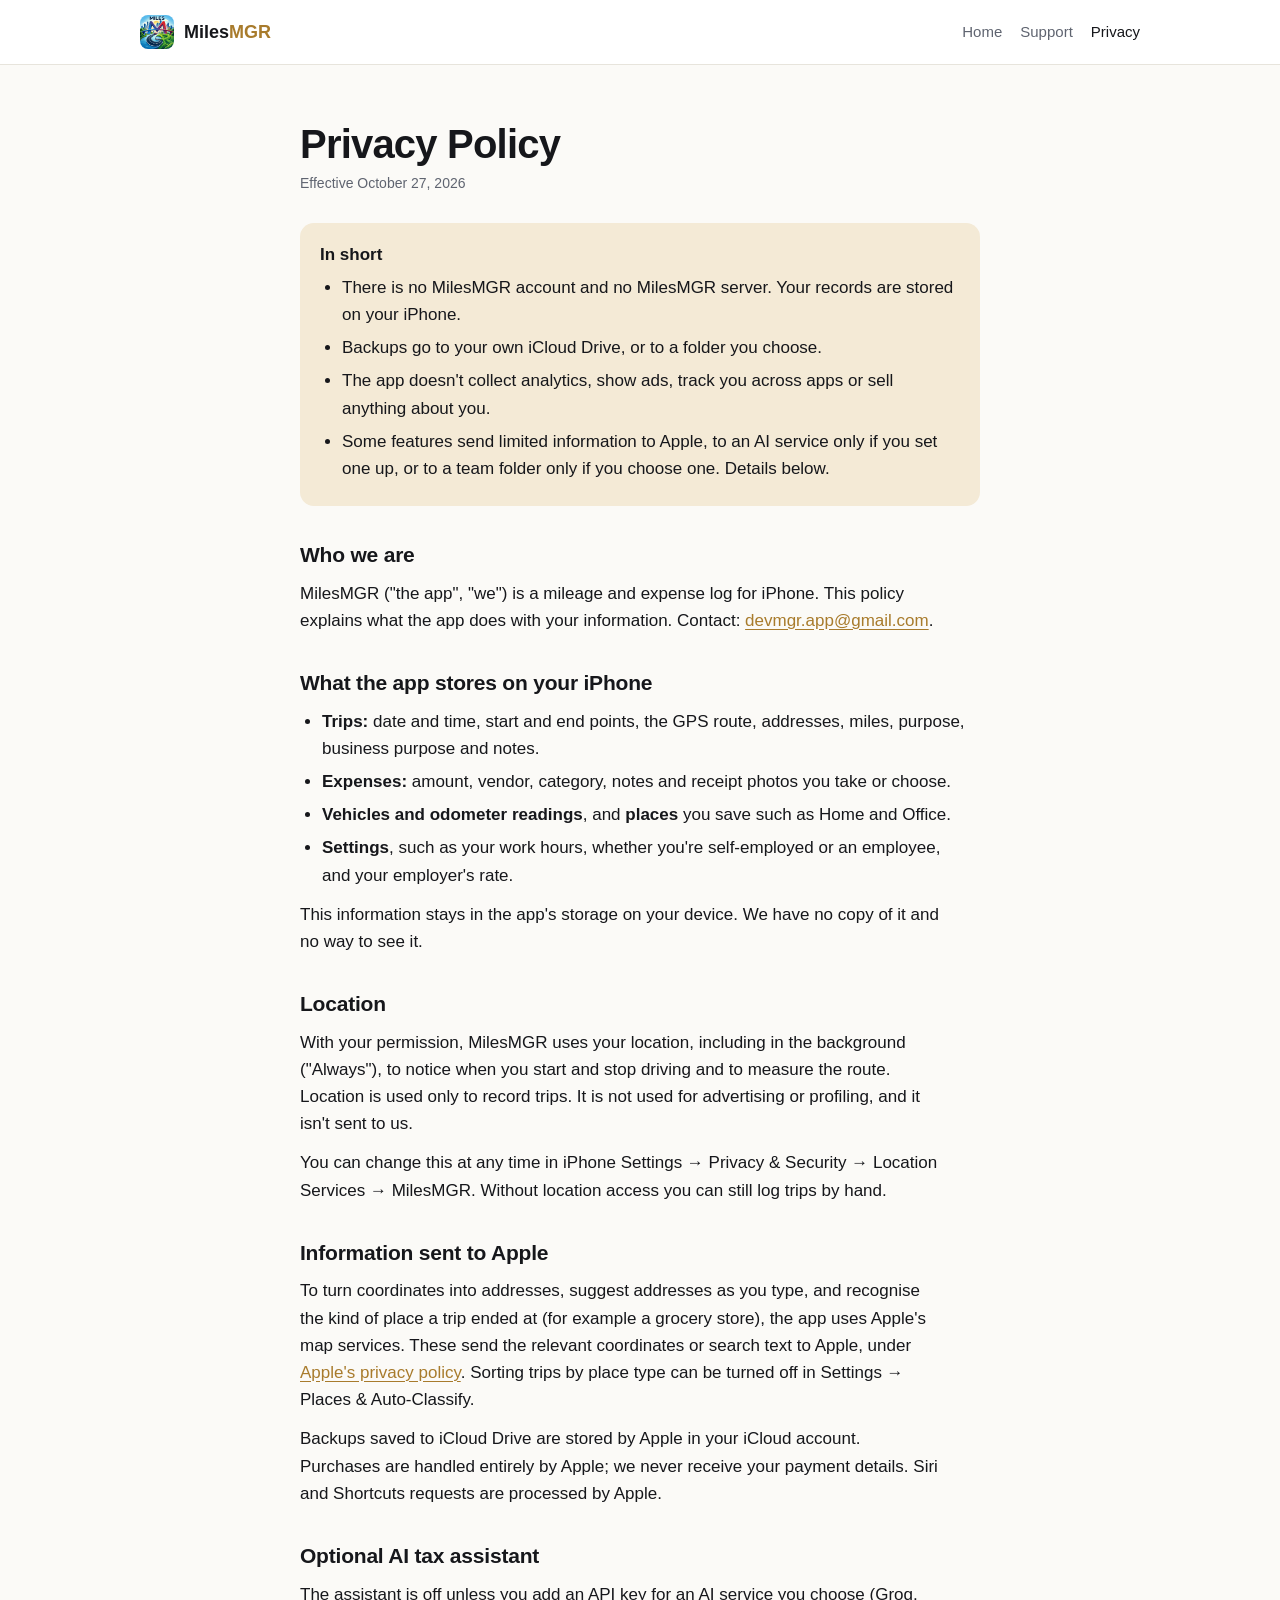
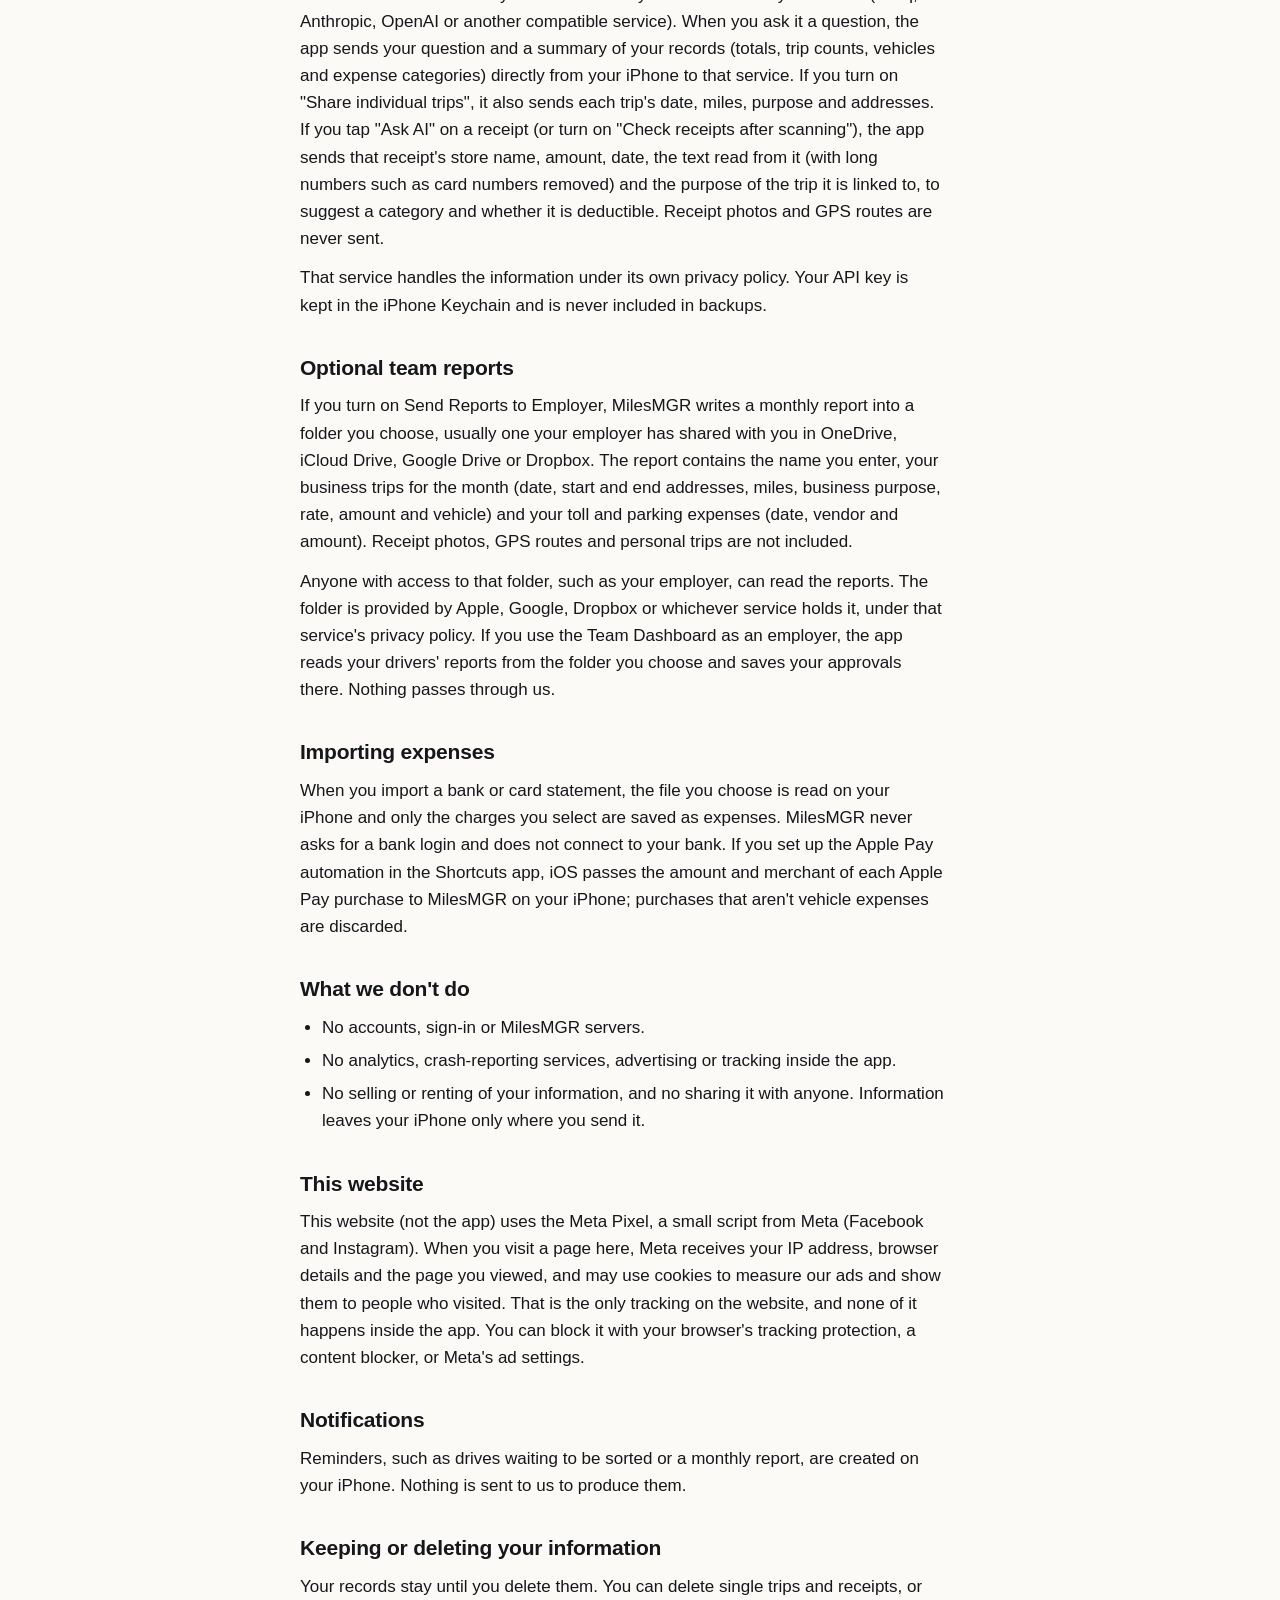
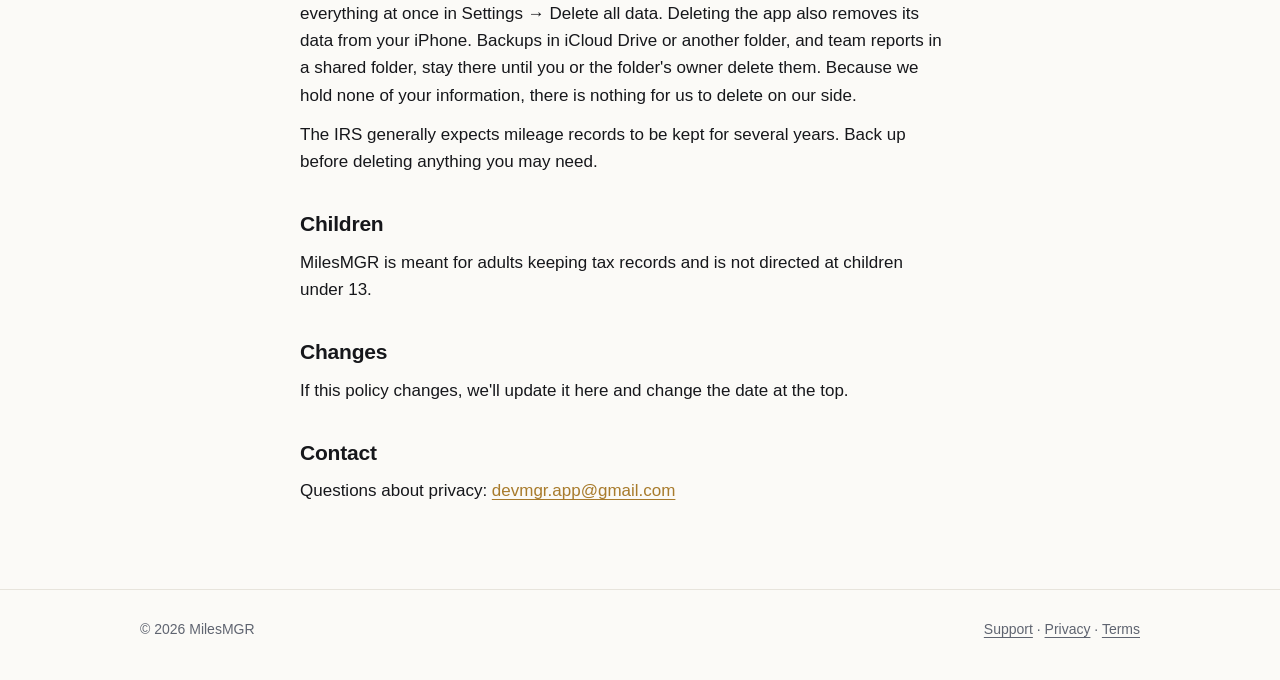
==== commit 0a64cff6: "Add Meta Pixel to all pages and disclose it in the privacy policy Co-Authored-By: Claude Sonnet 5.5 " ====
--- a/privacy.html
+++ b/privacy.html
@@ -7,6 +7,23 @@
 <meta name="description" content="How MilesMGR handles your location, trips and receipts: kept on your iPhone, backed up to your own iCloud Drive, never sold.">
 <link rel="icon" href="img/icon.png">
 <link rel="stylesheet" href="style.css">
+<!-- Meta Pixel Code -->
+<script>
+!function(f,b,e,v,n,t,s)
+{if(f.fbq)return;n=f.fbq=function(){n.callMethod?
+n.callMethod.apply(n,arguments):n.queue.push(arguments)};
+if(!f._fbq)f._fbq=n;n.push=n;n.loaded=!0;n.version='2.0';
+n.queue=[];t=b.createElement(e);t.async=!0;
+t.src=v;s=b.getElementsByTagName(e)[0];
+s.parentNode.insertBefore(t,s)}(window, document,'script',
+'https://connect.facebook.net/en_US/fbevents.js');
+fbq('init', '1832240871127078');
+fbq('track', 'PageView');
+</script>
+<noscript><img height="1" width="1" style="display:none"
+src="https://www.facebook.com/tr?id=1832240871127078&ev=PageView&noscript=1"
+/></noscript>
+<!-- End Meta Pixel Code -->
 </head>
 <body>
 <header class="site-head">
@@ -22,14 +39,14 @@
 
 <main class="wrap narrow doc">
   <h1>Privacy Policy</h1>
-  <p class="updated">Effective October 26, 2026</p>
+  <p class="updated">Effective October 27, 2026</p>
 
   <div class="summary">
     <strong>In short</strong>
     <ul>
       <li>There is no MilesMGR account and no MilesMGR server. Your records are stored on your iPhone.</li>
       <li>Backups go to your own iCloud Drive, or to a folder you choose.</li>
-      <li>We don't collect analytics, show ads, track you across apps or sell anything about you.</li>
+      <li>The app doesn't collect analytics, show ads, track you across apps or sell anything about you.</li>
       <li>Some features send limited information to Apple, to an AI service only if you set one up, or to a team folder only if you choose one. Details below.</li>
     </ul>
   </div>
@@ -68,9 +85,12 @@
   <h2>What we don't do</h2>
   <ul>
     <li>No accounts, sign-in or MilesMGR servers.</li>
-    <li>No analytics, crash-reporting services, advertising or tracking.</li>
+    <li>No analytics, crash-reporting services, advertising or tracking inside the app.</li>
     <li>No selling or renting of your information, and no sharing it with anyone. Information leaves your iPhone only where you send it.</li>
   </ul>
+
+  <h2>This website</h2>
+  <p>This website (not the app) uses the Meta Pixel, a small script from Meta (Facebook and Instagram). When you visit a page here, Meta receives your IP address, browser details and the page you viewed, and may use cookies to measure our ads and show them to people who visited. That is the only tracking on the website, and none of it happens inside the app. You can block it with your browser's tracking protection, a content blocker, or Meta's ad settings.</p>
 
   <h2>Notifications</h2>
   <p>Reminders, such as drives waiting to be sorted or a monthly report, are created on your iPhone. Nothing is sent to us to produce them.</p>
